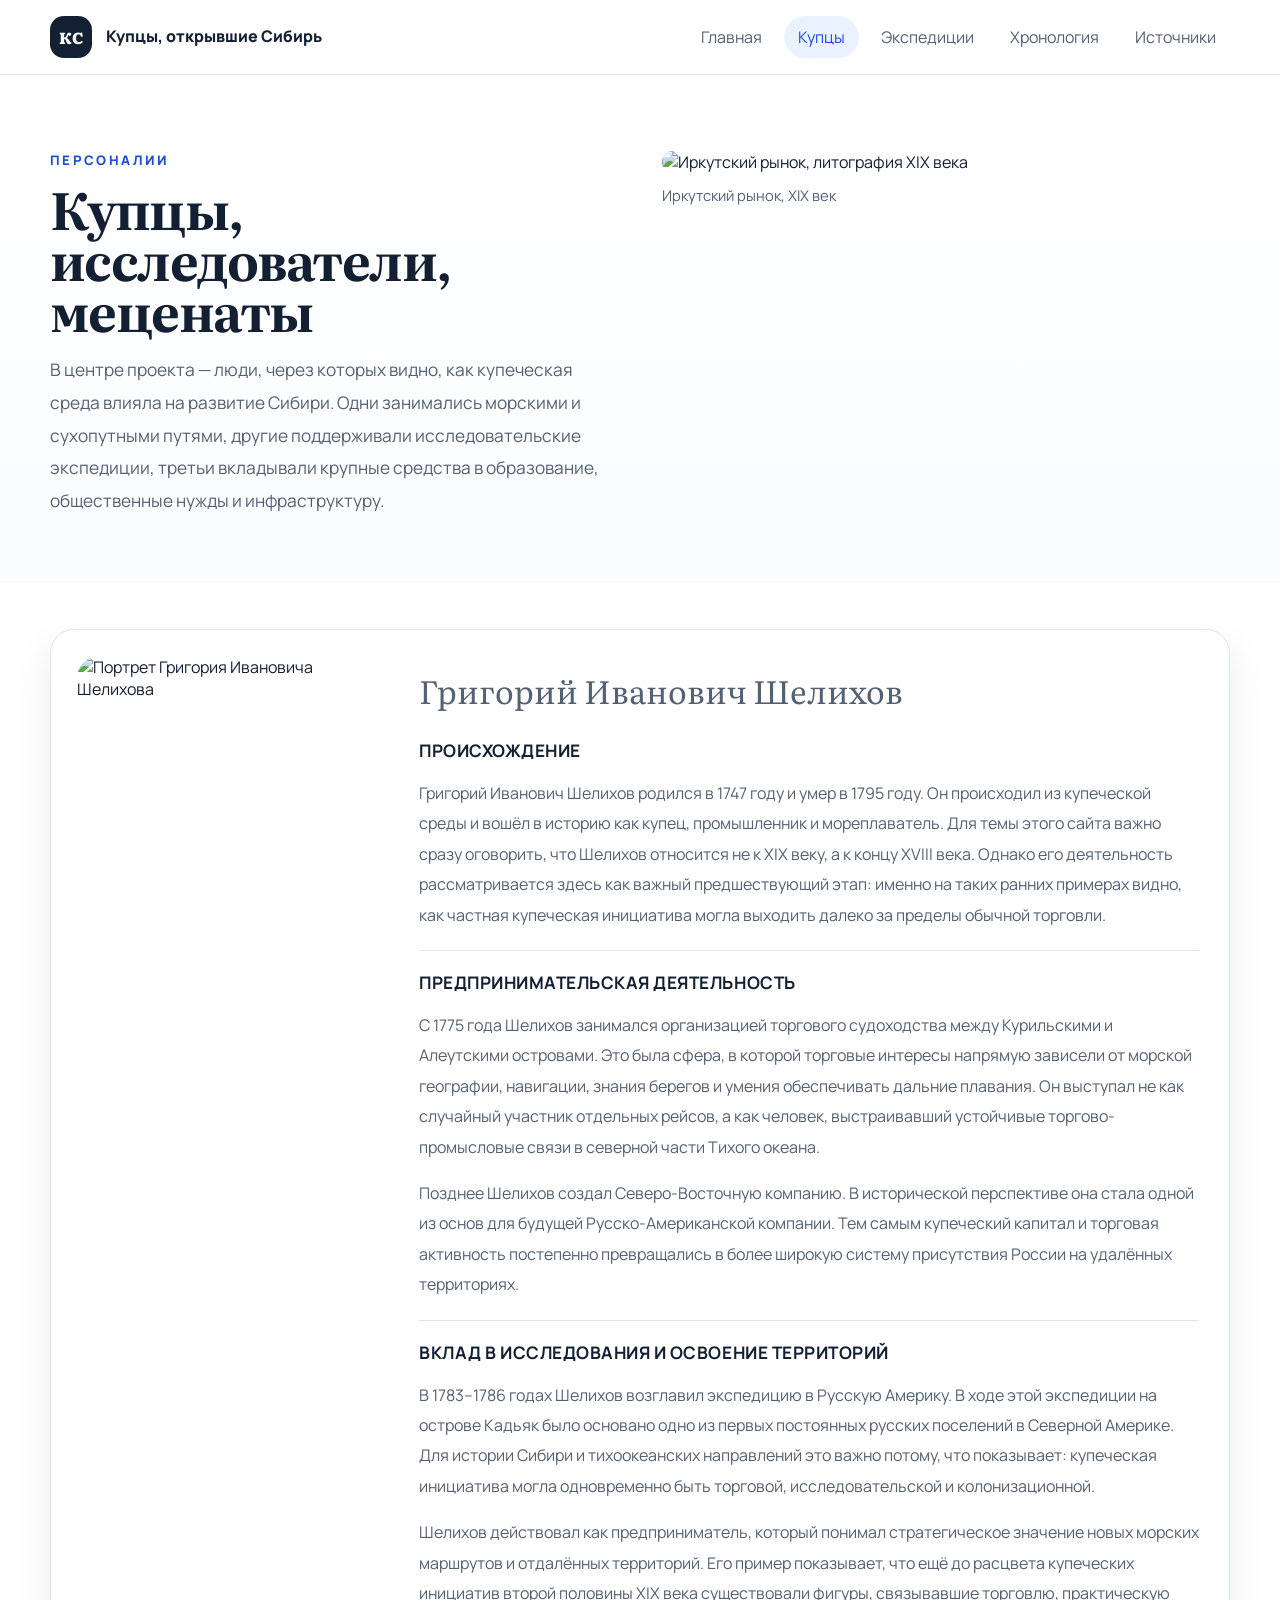
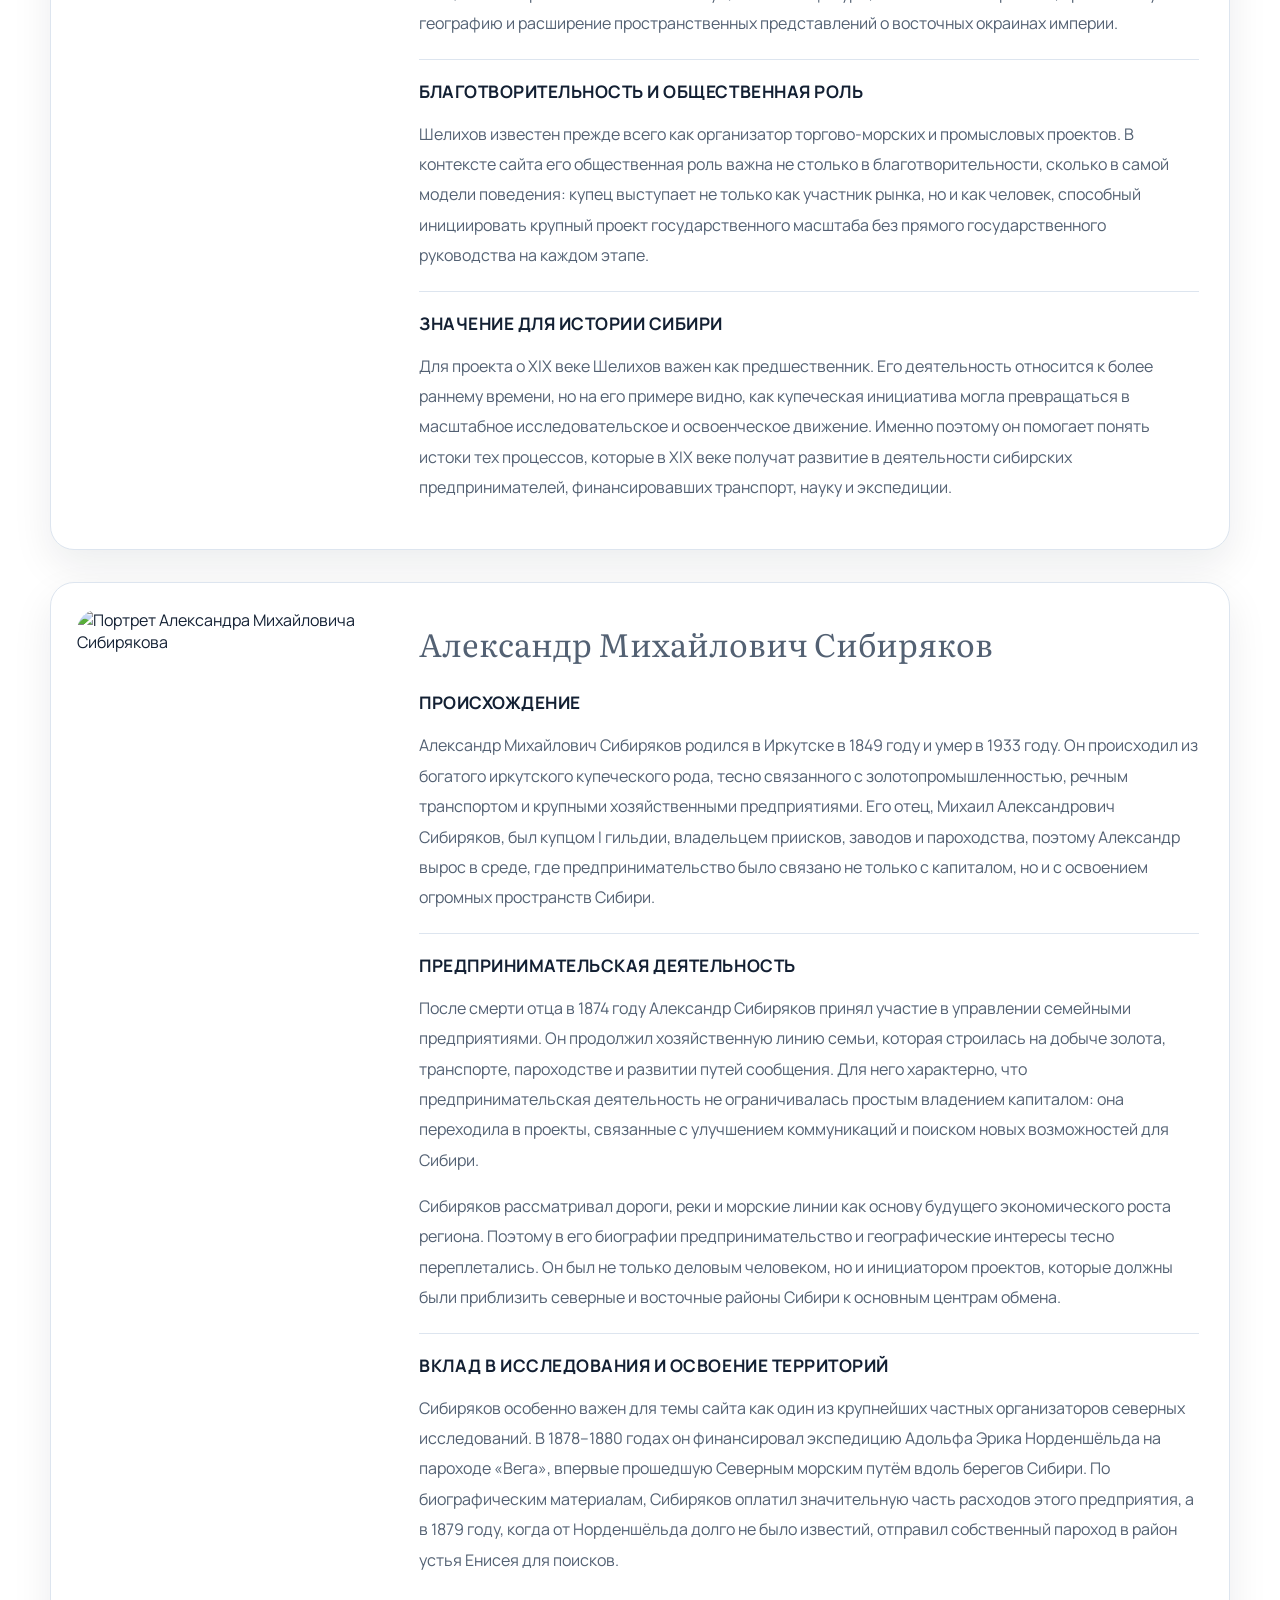
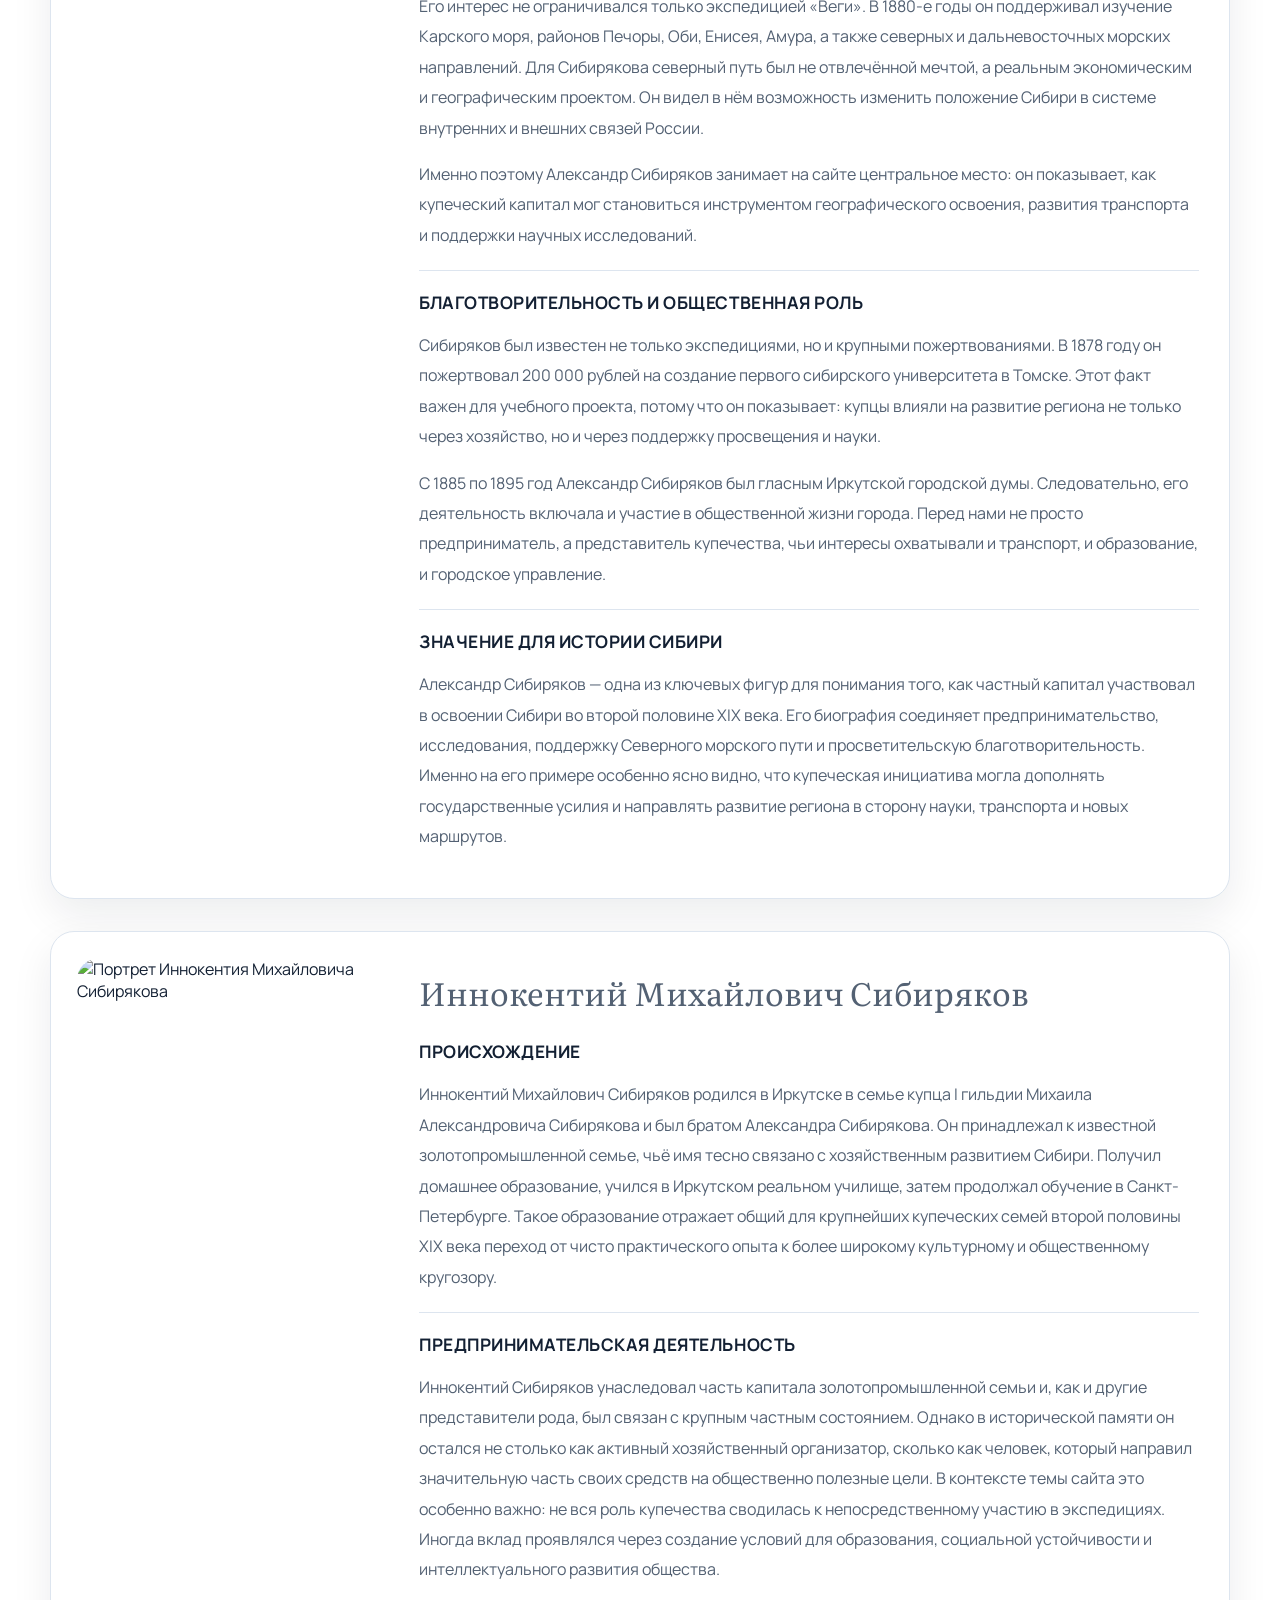
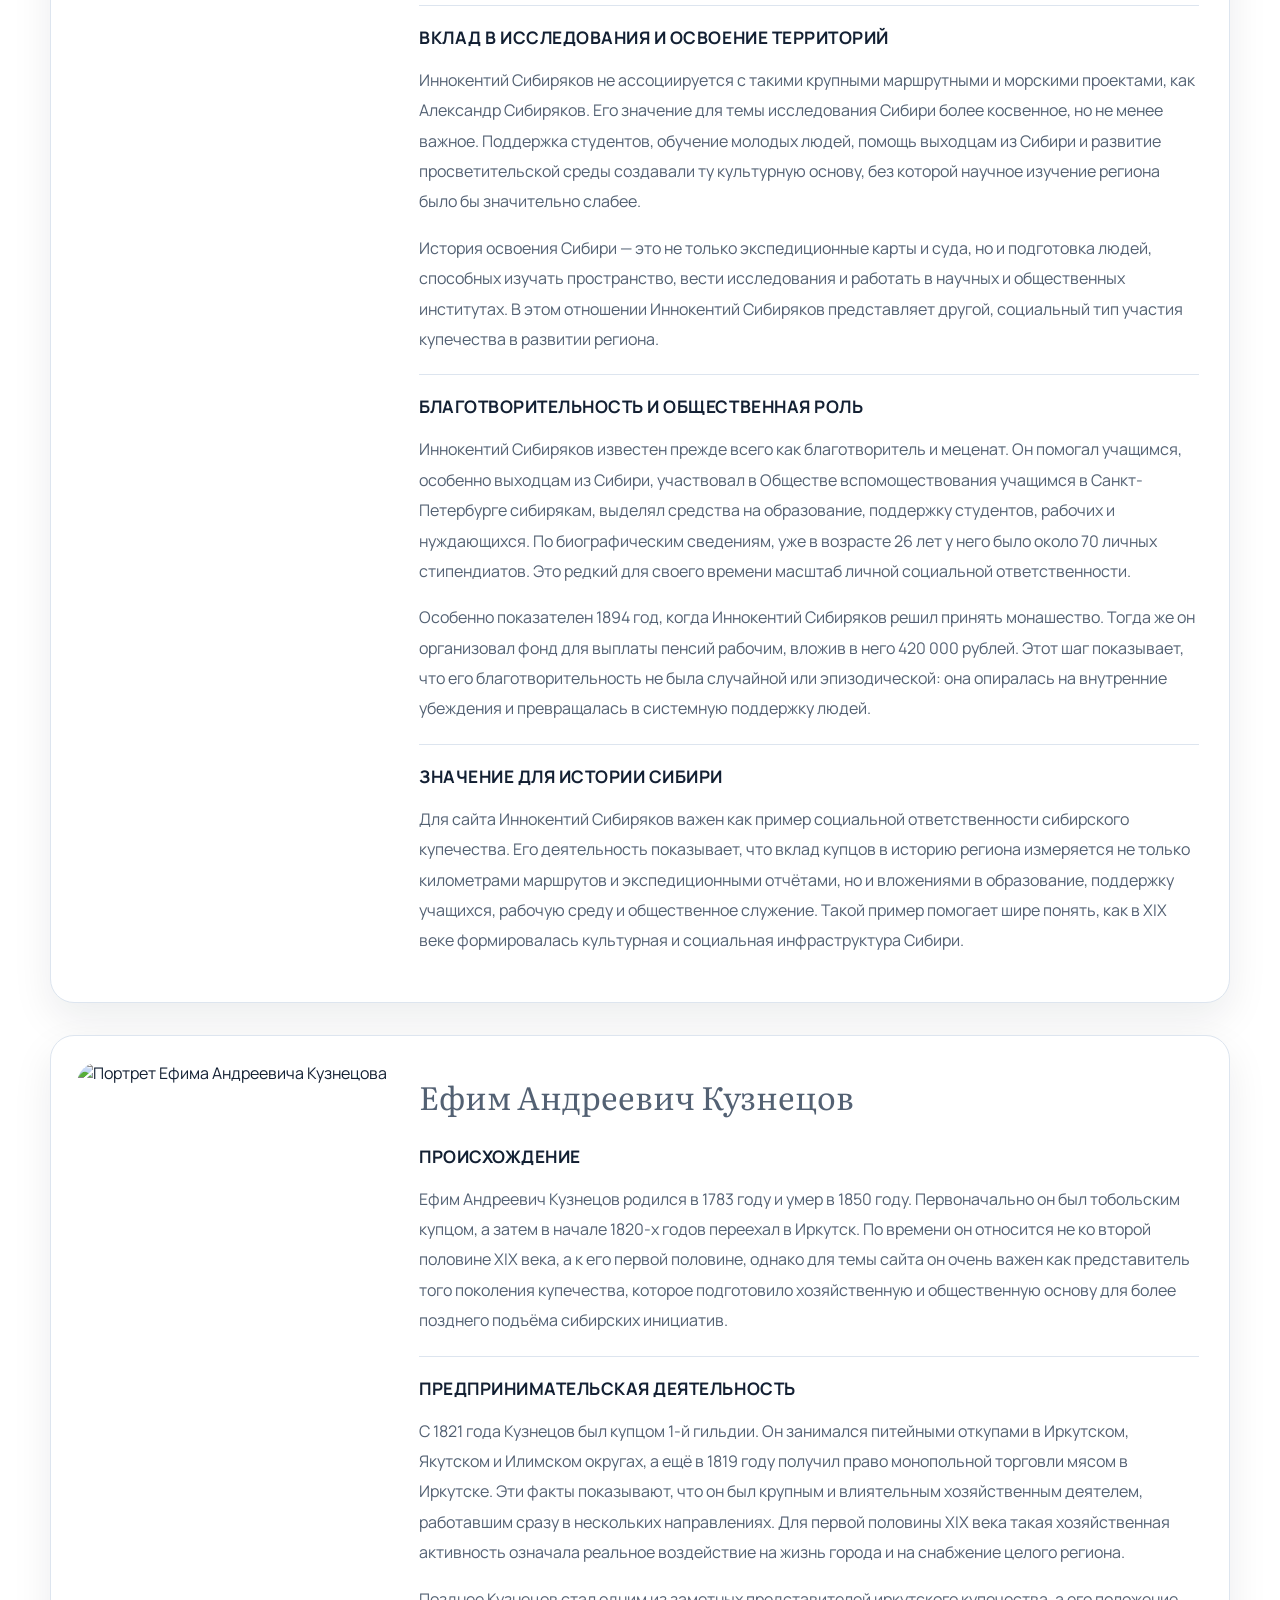
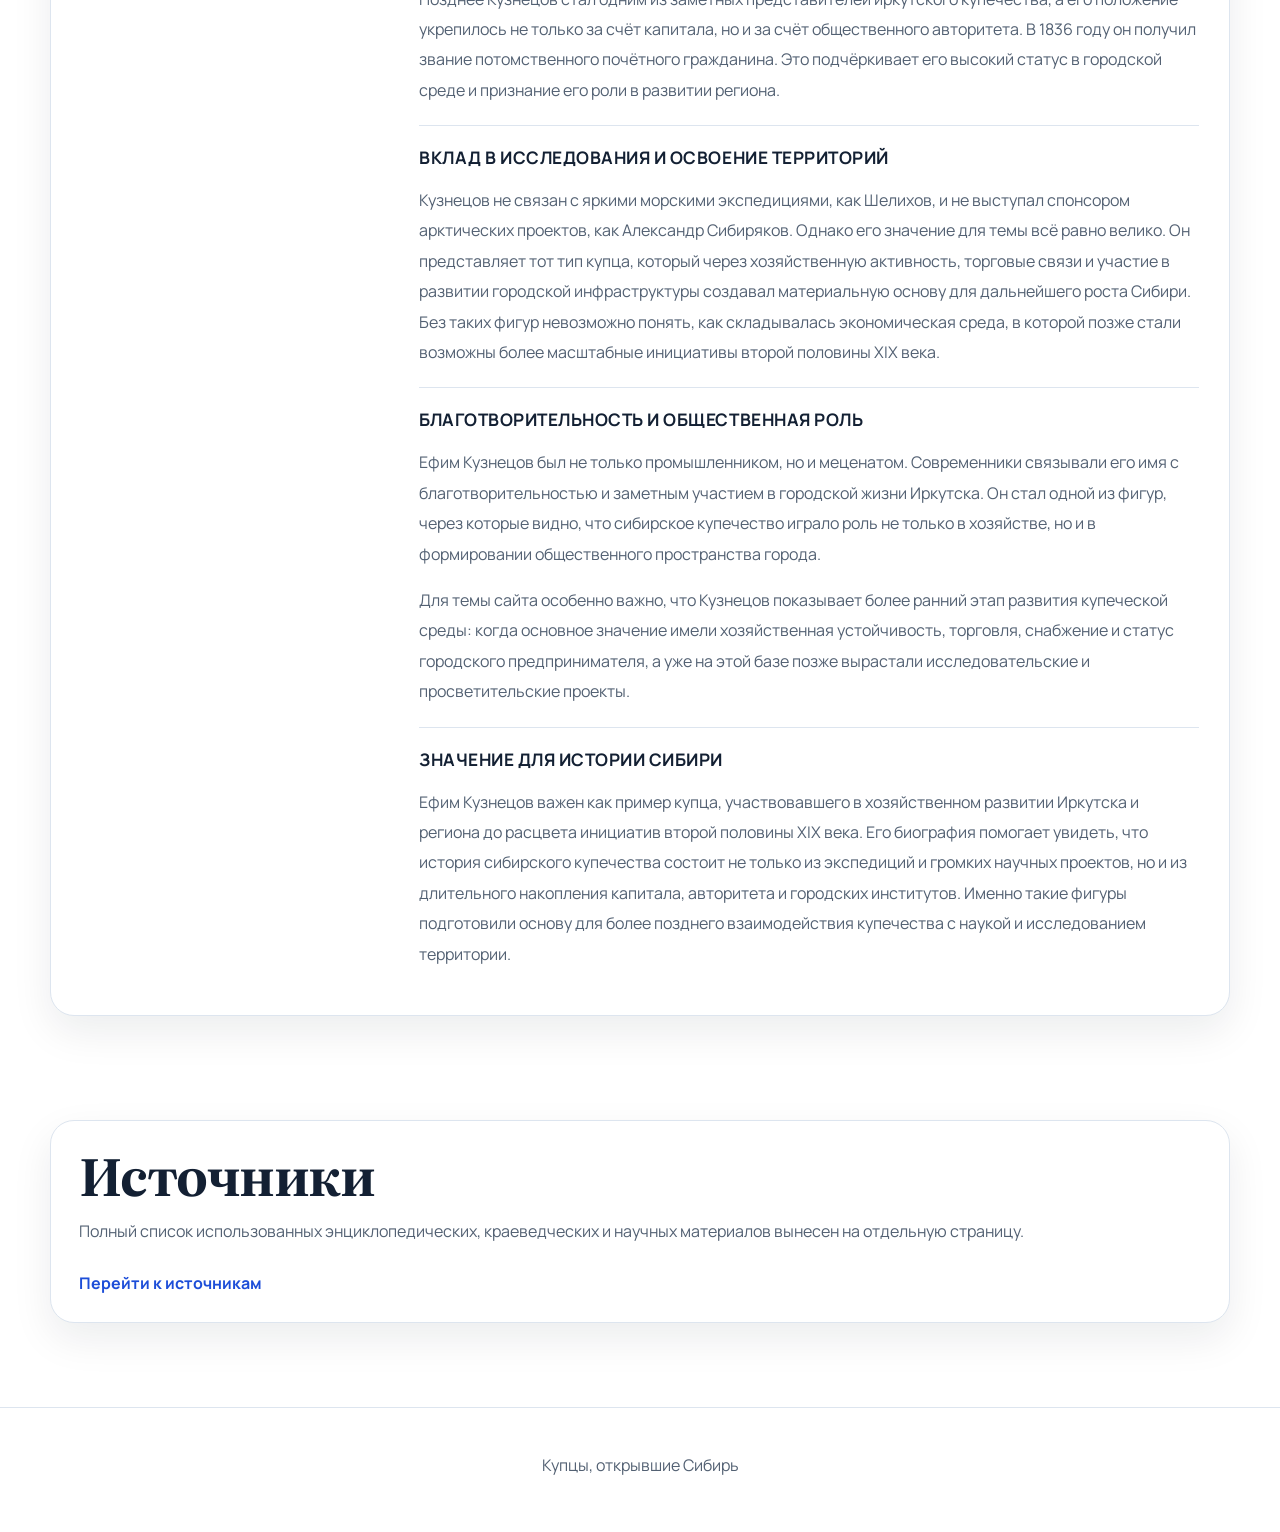
==== merchants.html @ bd373b46 "Initial site version" ====
<!DOCTYPE html>
<html lang="ru">
<head>
  <meta charset="UTF-8">
  <meta name="viewport" content="width=device-width, initial-scale=1.0">
  <meta name="description" content="Подробные биографии купцов, связанных с исследованием, транспортным развитием и общественной жизнью Сибири.">
  <title>Купцы</title>
  <link rel="preconnect" href="https://fonts.googleapis.com">
  <link rel="preconnect" href="https://fonts.gstatic.com" crossorigin>
  <link href="https://fonts.googleapis.com/css2?family=Literata:opsz,wght@7..72,500;7..72,700&family=Manrope:wght@400;500;600;700;800&display=swap" rel="stylesheet">
  <link rel="stylesheet" href="assets/css/style.css">
  <script defer src="assets/js/main.js"></script>
</head>
<body data-page="merchants">
  <header class="site-header">
    <div class="container header-inner">
      <a class="brand" href="index.html">
        <span class="brand-mark">КС</span>
        <span class="brand-text">Купцы, открывшие Сибирь</span>
      </a>
      <button class="menu-toggle" type="button" aria-label="Открыть меню"><span></span><span></span></button>
      <nav class="site-nav">
        <a href="index.html">Главная</a>
        <a href="merchants.html">Купцы</a>
        <a href="routes.html">Экспедиции</a>
        <a href="timeline.html">Хронология</a>
        <a href="sources.html">Источники</a>
      </nav>
    </div>
  </header>

  <main>
    <section class="page-hero page-hero-clean">
      <div class="container page-hero-grid">
        <div>
          <p class="eyebrow">Персоналии</p>
          <h1>Купцы, исследователи, меценаты</h1>
          <p class="lead">В центре проекта — люди, через которых видно, как купеческая среда влияла на развитие Сибири. Одни занимались морскими и сухопутными путями, другие поддерживали исследовательские экспедиции, третьи вкладывали крупные средства в образование, общественные нужды и инфраструктуру.</p>
        </div>
        <figure class="media-block">
          <img src="https://commons.wikimedia.org/wiki/Special:FilePath/Irkutsk_market%2C_19th_century.jpg" alt="Иркутский рынок, литография XIX века">
          <figcaption>Иркутский рынок, XIX век</figcaption>
        </figure>
      </div>
    </section>

    <section class="section">
      <div class="container merchant-grid merchant-grid-long">
        <article class="merchant-card merchant-card-long reveal">
          <figure class="merchant-photo">
            <img src="https://commons.wikimedia.org/wiki/Special:FilePath/Shelikhov%20Grigory%20Ivanovich.jpg" alt="Портрет Григория Ивановича Шелихова">
          </figure>
          <div class="merchant-body">
            <p class="person-name">Григорий Иванович Шелихов</p>
            <div class="merchant-section-block">
              <h3>Происхождение</h3>
              <p>Григорий Иванович Шелихов родился в 1747 году и умер в 1795 году. Он происходил из купеческой среды и вошёл в историю как купец, промышленник и мореплаватель. Для темы этого сайта важно сразу оговорить, что Шелихов относится не к XIX веку, а к концу XVIII века. Однако его деятельность рассматривается здесь как важный предшествующий этап: именно на таких ранних примерах видно, как частная купеческая инициатива могла выходить далеко за пределы обычной торговли.</p>
            </div>
            <div class="merchant-section-block">
              <h3>Предпринимательская деятельность</h3>
              <p>С 1775 года Шелихов занимался организацией торгового судоходства между Курильскими и Алеутскими островами. Это была сфера, в которой торговые интересы напрямую зависели от морской географии, навигации, знания берегов и умения обеспечивать дальние плавания. Он выступал не как случайный участник отдельных рейсов, а как человек, выстраивавший устойчивые торгово-промысловые связи в северной части Тихого океана.</p>
              <p>Позднее Шелихов создал Северо-Восточную компанию. В исторической перспективе она стала одной из основ для будущей Русско-Американской компании. Тем самым купеческий капитал и торговая активность постепенно превращались в более широкую систему присутствия России на удалённых территориях.</p>
            </div>
            <div class="merchant-section-block">
              <h3>Вклад в исследования и освоение территорий</h3>
              <p>В 1783–1786 годах Шелихов возглавил экспедицию в Русскую Америку. В ходе этой экспедиции на острове Кадьяк было основано одно из первых постоянных русских поселений в Северной Америке. Для истории Сибири и тихоокеанских направлений это важно потому, что показывает: купеческая инициатива могла одновременно быть торговой, исследовательской и колонизационной.</p>
              <p>Шелихов действовал как предприниматель, который понимал стратегическое значение новых морских маршрутов и отдалённых территорий. Его пример показывает, что ещё до расцвета купеческих инициатив второй половины XIX века существовали фигуры, связывавшие торговлю, практическую географию и расширение пространственных представлений о восточных окраинах империи.</p>
            </div>
            <div class="merchant-section-block">
              <h3>Благотворительность и общественная роль</h3>
              <p>Шелихов известен прежде всего как организатор торгово-морских и промысловых проектов. В контексте сайта его общественная роль важна не столько в благотворительности, сколько в самой модели поведения: купец выступает не только как участник рынка, но и как человек, способный инициировать крупный проект государственного масштаба без прямого государственного руководства на каждом этапе.</p>
            </div>
            <div class="merchant-section-block">
              <h3>Значение для истории Сибири</h3>
              <p>Для проекта о XIX веке Шелихов важен как предшественник. Его деятельность относится к более раннему времени, но на его примере видно, как купеческая инициатива могла превращаться в масштабное исследовательское и освоенческое движение. Именно поэтому он помогает понять истоки тех процессов, которые в XIX веке получат развитие в деятельности сибирских предпринимателей, финансировавших транспорт, науку и экспедиции.</p>
            </div>
          </div>
        </article>

        <article class="merchant-card merchant-card-long reveal">
          <figure class="merchant-photo">
            <img src="https://commons.wikimedia.org/wiki/Special:FilePath/Alexander%20Sibiryakov.jpg" alt="Портрет Александра Михайловича Сибирякова">
          </figure>
          <div class="merchant-body">
            <p class="person-name">Александр Михайлович Сибиряков</p>
            <div class="merchant-section-block">
              <h3>Происхождение</h3>
              <p>Александр Михайлович Сибиряков родился в Иркутске в 1849 году и умер в 1933 году. Он происходил из богатого иркутского купеческого рода, тесно связанного с золотопромышленностью, речным транспортом и крупными хозяйственными предприятиями. Его отец, Михаил Александрович Сибиряков, был купцом I гильдии, владельцем приисков, заводов и пароходства, поэтому Александр вырос в среде, где предпринимательство было связано не только с капиталом, но и с освоением огромных пространств Сибири.</p>
            </div>
            <div class="merchant-section-block">
              <h3>Предпринимательская деятельность</h3>
              <p>После смерти отца в 1874 году Александр Сибиряков принял участие в управлении семейными предприятиями. Он продолжил хозяйственную линию семьи, которая строилась на добыче золота, транспорте, пароходстве и развитии путей сообщения. Для него характерно, что предпринимательская деятельность не ограничивалась простым владением капиталом: она переходила в проекты, связанные с улучшением коммуникаций и поиском новых возможностей для Сибири.</p>
              <p>Сибиряков рассматривал дороги, реки и морские линии как основу будущего экономического роста региона. Поэтому в его биографии предпринимательство и географические интересы тесно переплетались. Он был не только деловым человеком, но и инициатором проектов, которые должны были приблизить северные и восточные районы Сибири к основным центрам обмена.</p>
            </div>
            <div class="merchant-section-block">
              <h3>Вклад в исследования и освоение территорий</h3>
              <p>Сибиряков особенно важен для темы сайта как один из крупнейших частных организаторов северных исследований. В 1878–1880 годах он финансировал экспедицию Адольфа Эрика Норденшёльда на пароходе «Вега», впервые прошедшую Северным морским путём вдоль берегов Сибири. По биографическим материалам, Сибиряков оплатил значительную часть расходов этого предприятия, а в 1879 году, когда от Норденшёльда долго не было известий, отправил собственный пароход в район устья Енисея для поисков.</p>
              <p>Его интерес не ограничивался только экспедицией «Веги». В 1880-е годы он поддерживал изучение Карского моря, районов Печоры, Оби, Енисея, Амура, а также северных и дальневосточных морских направлений. Для Сибирякова северный путь был не отвлечённой мечтой, а реальным экономическим и географическим проектом. Он видел в нём возможность изменить положение Сибири в системе внутренних и внешних связей России.</p>
              <p>Именно поэтому Александр Сибиряков занимает на сайте центральное место: он показывает, как купеческий капитал мог становиться инструментом географического освоения, развития транспорта и поддержки научных исследований.</p>
            </div>
            <div class="merchant-section-block">
              <h3>Благотворительность и общественная роль</h3>
              <p>Сибиряков был известен не только экспедициями, но и крупными пожертвованиями. В 1878 году он пожертвовал 200 000 рублей на создание первого сибирского университета в Томске. Этот факт важен для учебного проекта, потому что он показывает: купцы влияли на развитие региона не только через хозяйство, но и через поддержку просвещения и науки.</p>
              <p>С 1885 по 1895 год Александр Сибиряков был гласным Иркутской городской думы. Следовательно, его деятельность включала и участие в общественной жизни города. Перед нами не просто предприниматель, а представитель купечества, чьи интересы охватывали и транспорт, и образование, и городское управление.</p>
            </div>
            <div class="merchant-section-block">
              <h3>Значение для истории Сибири</h3>
              <p>Александр Сибиряков — одна из ключевых фигур для понимания того, как частный капитал участвовал в освоении Сибири во второй половине XIX века. Его биография соединяет предпринимательство, исследования, поддержку Северного морского пути и просветительскую благотворительность. Именно на его примере особенно ясно видно, что купеческая инициатива могла дополнять государственные усилия и направлять развитие региона в сторону науки, транспорта и новых маршрутов.</p>
            </div>
          </div>
        </article>

        <article class="merchant-card merchant-card-long reveal">
          <figure class="merchant-photo">
            <img src="https://commons.wikimedia.org/wiki/Special:FilePath/Innokenty%20Sibiryakov.jpg" alt="Портрет Иннокентия Михайловича Сибирякова">
          </figure>
          <div class="merchant-body">
            <p class="person-name">Иннокентий Михайлович Сибиряков</p>
            <div class="merchant-section-block">
              <h3>Происхождение</h3>
              <p>Иннокентий Михайлович Сибиряков родился в Иркутске в семье купца I гильдии Михаила Александровича Сибирякова и был братом Александра Сибирякова. Он принадлежал к известной золотопромышленной семье, чьё имя тесно связано с хозяйственным развитием Сибири. Получил домашнее образование, учился в Иркутском реальном училище, затем продолжал обучение в Санкт-Петербурге. Такое образование отражает общий для крупнейших купеческих семей второй половины XIX века переход от чисто практического опыта к более широкому культурному и общественному кругозору.</p>
            </div>
            <div class="merchant-section-block">
              <h3>Предпринимательская деятельность</h3>
              <p>Иннокентий Сибиряков унаследовал часть капитала золотопромышленной семьи и, как и другие представители рода, был связан с крупным частным состоянием. Однако в исторической памяти он остался не столько как активный хозяйственный организатор, сколько как человек, который направил значительную часть своих средств на общественно полезные цели. В контексте темы сайта это особенно важно: не вся роль купечества сводилась к непосредственному участию в экспедициях. Иногда вклад проявлялся через создание условий для образования, социальной устойчивости и интеллектуального развития общества.</p>
            </div>
            <div class="merchant-section-block">
              <h3>Вклад в исследования и освоение территорий</h3>
              <p>Иннокентий Сибиряков не ассоциируется с такими крупными маршрутными и морскими проектами, как Александр Сибиряков. Его значение для темы исследования Сибири более косвенное, но не менее важное. Поддержка студентов, обучение молодых людей, помощь выходцам из Сибири и развитие просветительской среды создавали ту культурную основу, без которой научное изучение региона было бы значительно слабее.</p>
              <p>История освоения Сибири — это не только экспедиционные карты и суда, но и подготовка людей, способных изучать пространство, вести исследования и работать в научных и общественных институтах. В этом отношении Иннокентий Сибиряков представляет другой, социальный тип участия купечества в развитии региона.</p>
            </div>
            <div class="merchant-section-block">
              <h3>Благотворительность и общественная роль</h3>
              <p>Иннокентий Сибиряков известен прежде всего как благотворитель и меценат. Он помогал учащимся, особенно выходцам из Сибири, участвовал в Обществе вспомоществования учащимся в Санкт-Петербурге сибирякам, выделял средства на образование, поддержку студентов, рабочих и нуждающихся. По биографическим сведениям, уже в возрасте 26 лет у него было около 70 личных стипендиатов. Это редкий для своего времени масштаб личной социальной ответственности.</p>
              <p>Особенно показателен 1894 год, когда Иннокентий Сибиряков решил принять монашество. Тогда же он организовал фонд для выплаты пенсий рабочим, вложив в него 420 000 рублей. Этот шаг показывает, что его благотворительность не была случайной или эпизодической: она опиралась на внутренние убеждения и превращалась в системную поддержку людей.</p>
            </div>
            <div class="merchant-section-block">
              <h3>Значение для истории Сибири</h3>
              <p>Для сайта Иннокентий Сибиряков важен как пример социальной ответственности сибирского купечества. Его деятельность показывает, что вклад купцов в историю региона измеряется не только километрами маршрутов и экспедиционными отчётами, но и вложениями в образование, поддержку учащихся, рабочую среду и общественное служение. Такой пример помогает шире понять, как в XIX веке формировалась культурная и социальная инфраструктура Сибири.</p>
            </div>
          </div>
        </article>

        <article class="merchant-card merchant-card-long reveal">
          <figure class="merchant-photo">
            <img src="https://ru.wikipedia.org/wiki/Special:FilePath/%D0%9A%D1%83%D0%B7%D0%BD%D0%B5%D1%86%D0%BE%D0%B2%20%D0%95%D1%84%D0%B8%D0%BC%20%D0%90%D0%BD%D0%B4%D1%80%D0%B5%D0%B5%D0%B2%D0%B8%D1%87.jpg" alt="Портрет Ефима Андреевича Кузнецова">
          </figure>
          <div class="merchant-body">
            <p class="person-name">Ефим Андреевич Кузнецов</p>
            <div class="merchant-section-block">
              <h3>Происхождение</h3>
              <p>Ефим Андреевич Кузнецов родился в 1783 году и умер в 1850 году. Первоначально он был тобольским купцом, а затем в начале 1820-х годов переехал в Иркутск. По времени он относится не ко второй половине XIX века, а к его первой половине, однако для темы сайта он очень важен как представитель того поколения купечества, которое подготовило хозяйственную и общественную основу для более позднего подъёма сибирских инициатив.</p>
            </div>
            <div class="merchant-section-block">
              <h3>Предпринимательская деятельность</h3>
              <p>С 1821 года Кузнецов был купцом 1-й гильдии. Он занимался питейными откупами в Иркутском, Якутском и Илимском округах, а ещё в 1819 году получил право монопольной торговли мясом в Иркутске. Эти факты показывают, что он был крупным и влиятельным хозяйственным деятелем, работавшим сразу в нескольких направлениях. Для первой половины XIX века такая хозяйственная активность означала реальное воздействие на жизнь города и на снабжение целого региона.</p>
              <p>Позднее Кузнецов стал одним из заметных представителей иркутского купечества, а его положение укрепилось не только за счёт капитала, но и за счёт общественного авторитета. В 1836 году он получил звание потомственного почётного гражданина. Это подчёркивает его высокий статус в городской среде и признание его роли в развитии региона.</p>
            </div>
            <div class="merchant-section-block">
              <h3>Вклад в исследования и освоение территорий</h3>
              <p>Кузнецов не связан с яркими морскими экспедициями, как Шелихов, и не выступал спонсором арктических проектов, как Александр Сибиряков. Однако его значение для темы всё равно велико. Он представляет тот тип купца, который через хозяйственную активность, торговые связи и участие в развитии городской инфраструктуры создавал материальную основу для дальнейшего роста Сибири. Без таких фигур невозможно понять, как складывалась экономическая среда, в которой позже стали возможны более масштабные инициативы второй половины XIX века.</p>
            </div>
            <div class="merchant-section-block">
              <h3>Благотворительность и общественная роль</h3>
              <p>Ефим Кузнецов был не только промышленником, но и меценатом. Современники связывали его имя с благотворительностью и заметным участием в городской жизни Иркутска. Он стал одной из фигур, через которые видно, что сибирское купечество играло роль не только в хозяйстве, но и в формировании общественного пространства города.</p>
              <p>Для темы сайта особенно важно, что Кузнецов показывает более ранний этап развития купеческой среды: когда основное значение имели хозяйственная устойчивость, торговля, снабжение и статус городского предпринимателя, а уже на этой базе позже вырастали исследовательские и просветительские проекты.</p>
            </div>
            <div class="merchant-section-block">
              <h3>Значение для истории Сибири</h3>
              <p>Ефим Кузнецов важен как пример купца, участвовавшего в хозяйственном развитии Иркутска и региона до расцвета инициатив второй половины XIX века. Его биография помогает увидеть, что история сибирского купечества состоит не только из экспедиций и громких научных проектов, но и из длительного накопления капитала, авторитета и городских институтов. Именно такие фигуры подготовили основу для более позднего взаимодействия купечества с наукой и исследованием территории.</p>
            </div>
          </div>
        </article>
      </div>
    </section>

    <section class="section section-sources">
      <div class="container source-inline">
        <h2>Источники</h2>
        <p>Полный список использованных энциклопедических, краеведческих и научных материалов вынесен на отдельную страницу.</p>
        <a class="text-link" href="sources.html">Перейти к источникам</a>
      </div>
    </section>
  </main>

  <footer class="site-footer">
    <div class="container footer-inner">
      <p>Купцы, открывшие Сибирь</p>
    </div>
  </footer>
</body>
</html>
---- assets/css/style.css ----
:root {
  --bg: #ffffff;
  --surface: #f8fafc;
  --surface-2: #f1f5f9;
  --line: #dde5ef;
  --text: #132033;
  --muted: #536173;
  --accent: #1d4ed8;
  --accent-soft: #eaf2ff;
  --shadow: 0 16px 40px rgba(15, 23, 42, 0.08);
  --radius-lg: 24px;
  --radius-md: 18px;
  --container: min(1180px, calc(100% - 32px));
}
* { box-sizing: border-box; }
html { scroll-behavior: smooth; }
body {
  margin: 0;
  font-family: "Manrope", sans-serif;
  color: var(--text);
  background: var(--bg);
}
a { color: inherit; text-decoration: none; }
img { max-width: 100%; display: block; }
.container { width: var(--container); margin: 0 auto; }
.site-header {
  position: sticky;
  top: 0;
  z-index: 40;
  background: rgba(255,255,255,.94);
  backdrop-filter: blur(12px);
  border-bottom: 1px solid var(--line);
}
.header-inner {
  display: flex;
  align-items: center;
  justify-content: space-between;
  gap: 20px;
  padding: 16px 0;
}
.brand {
  display: inline-flex;
  align-items: center;
  gap: 14px;
  font-weight: 800;
}
.brand-mark {
  width: 42px;
  height: 42px;
  display: grid;
  place-items: center;
  border-radius: 14px;
  background: var(--text);
  color: #fff;
  font-family: "Literata", serif;
}
.brand-text { max-width: 250px; line-height: 1.08; }
.site-nav { display: flex; align-items: center; gap: 8px; }
.site-nav a {
  padding: 10px 14px;
  border-radius: 999px;
  color: var(--muted);
  transition: .25s ease;
}
.site-nav a:hover,
.site-nav a.is-current {
  background: var(--accent-soft);
  color: var(--accent);
}
.menu-toggle {
  display: none;
  width: 48px;
  height: 48px;
  border: 1px solid var(--line);
  border-radius: 14px;
  background: #fff;
  padding: 0;
}
.menu-toggle span {
  display: block;
  width: 18px;
  height: 2px;
  margin: 6px auto;
  background: var(--text);
}
.hero,
.page-hero { padding: 76px 0 48px; }
.hero-large { padding-top: 92px; }
.hero-grid,
.page-hero-grid,
.image-grid-two,
.map-gallery-three {
  display: grid;
  grid-template-columns: repeat(2, minmax(0, 1fr));
  gap: 44px;
  align-items: start;
}
.map-gallery-three {
  grid-template-columns: repeat(3, minmax(0, 1fr));
  gap: 24px;
}
.hero-grid-wide { align-items: center; }
.hero-copy h1,
.page-hero h1,
.section-heading h2,
.source-inline h2 {
  margin: 0;
  font-family: "Literata", serif;
  line-height: 1;
  letter-spacing: -.03em;
}
.hero-copy h1 { font-size: clamp(3rem, 5vw, 5.2rem); }
.page-hero h1,
.section-heading h2,
.source-inline h2 { font-size: clamp(2.1rem, 4vw, 3.2rem); }
.eyebrow {
  margin: 0 0 14px;
  font-size: .82rem;
  font-weight: 800;
  letter-spacing: .18em;
  text-transform: uppercase;
  color: var(--accent);
}
.lead {
  color: var(--muted);
  font-size: 1.08rem;
  line-height: 1.9;
}
.hero-actions { display: flex; flex-wrap: wrap; gap: 12px; margin-top: 28px; }
.button {
  display: inline-flex;
  align-items: center;
  justify-content: center;
  padding: 14px 22px;
  border-radius: 999px;
  font-weight: 700;
  transition: transform .25s ease;
}
.button:hover { transform: translateY(-2px); }
.button-primary { background: var(--text); color: #fff; }
.button-secondary { background: #fff; border: 1px solid var(--line); color: var(--text); }
.section { padding: 46px 0 84px; }
.section-soft {
  background: linear-gradient(180deg, #fbfcff 0%, #f6f8fb 100%);
  border-top: 1px solid var(--line);
  border-bottom: 1px solid var(--line);
}
.section-sources { padding-top: 20px; }
.section-heading { max-width: 760px; margin-bottom: 28px; }
.section-heading-wide { max-width: 980px; }
.tabs,
.route-card,
.fact-note,
.timeline-card,
.info-article,
.merchant-card,
.source-inline {
  background: #fff;
  border: 1px solid var(--line);
  border-radius: var(--radius-lg);
  box-shadow: var(--shadow);
}
.tabs,
.route-card,
.fact-note,
.timeline-card,
.info-article,
.source-inline { padding: 28px; }
.tabs-large { padding: 32px; }
.tab-buttons {
  display: flex;
  flex-wrap: wrap;
  gap: 10px;
  margin-bottom: 20px;
}
.tab-buttons-wrap { gap: 12px; }
.tab-button {
  border: 1px solid var(--line);
  border-radius: 999px;
  padding: 12px 16px;
  background: #fff;
  color: var(--muted);
  font: inherit;
  font-weight: 700;
  cursor: pointer;
}
.tab-button.is-active {
  background: var(--text);
  border-color: var(--text);
  color: #fff;
}
.tab-panel { display: none; }
.tab-panel.is-active { display: block; }
.tabs-large .tab-panel h3 { font-size: 1.55rem; margin-bottom: 12px; }
.tabs-large .tab-panel p { font-size: 1.04rem; line-height: 1.95; color: var(--muted); }
.media-block { margin: 0; }
.media-block img {
  width: 100%;
  height: auto;
  border-radius: 22px;
  object-fit: cover;
}
.media-block figcaption {
  margin-top: 12px;
  font-size: .92rem;
  color: var(--muted);
  line-height: 1.45;
}
.article-stack,
.source-list-wrap,
.merchant-grid {
  display: grid;
  gap: 24px;
}
.info-article h2,
.route-card h2,
.timeline-card h2,
.source-inline h2,
.merchant-section-block h3 { margin-top: 0; }
.info-article p,
.route-card p,
.timeline-card p,
.source-inline p,
.merchant-body p,
.source-list li { color: var(--muted); line-height: 1.9; }
.text-link {
  display: inline-block;
  margin-top: 10px;
  color: var(--accent);
  font-weight: 700;
}
.merchant-grid-long { gap: 32px; }
.merchant-card {
  display: grid;
  grid-template-columns: 340px minmax(0, 1fr);
  gap: 28px;
  padding: 0;
  overflow: hidden;
  transition: transform .28s ease, border-color .28s ease;
}
.merchant-card:hover,
.timeline-card:hover,
.route-card:hover,
.info-article:hover { border-color: #c6d2e1; }
.merchant-photo { margin: 0; padding: 26px 0 26px 26px; }
.merchant-photo img {
  width: 100%;
  height: 100%;
  min-height: 460px;
  object-fit: cover;
  border-radius: 22px;
}
.merchant-body { padding: 30px 30px 30px 0; }
.person-name {
  margin: 0 0 18px;
  font-family: "Literata", serif;
  font-size: 2rem;
}
.merchant-section-block + .merchant-section-block {
  margin-top: 20px;
  padding-top: 20px;
  border-top: 1px solid var(--line);
}
.merchant-section-block h3 {
  margin-bottom: 10px;
  font-size: 1.08rem;
  letter-spacing: .03em;
  text-transform: uppercase;
  color: var(--text);
}
.route-tag {
  display: inline-block;
  margin-bottom: 12px;
  padding: 8px 12px;
  border-radius: 999px;
  background: var(--accent-soft);
  color: var(--accent);
  font-size: .88rem;
  font-weight: 700;
}
.timeline-list {
  display: grid;
  grid-template-columns: 1fr;
  gap: 18px;
  max-width: 900px;
}
.timeline-card span {
  display: inline-block;
  margin-bottom: 14px;
  padding: 8px 12px;
  border-radius: 999px;
  background: var(--surface-2);
  color: var(--text);
  font-weight: 800;
}
.source-list {
  margin: 0;
  padding-left: 20px;
}
.source-list li + li { margin-top: 12px; }
.source-list a {
  color: var(--accent);
  text-decoration: underline;
  text-underline-offset: 3px;
}
.page-hero-clean { background: linear-gradient(180deg, #ffffff 0%, #fbfcff 100%); }
.site-footer {
  padding: 30px 0 40px;
  border-top: 1px solid var(--line);
}
.footer-inner { display: flex; justify-content: center; color: var(--muted); }
.reveal {
  opacity: 0;
  transform: translateY(24px);
  transition: opacity .55s ease, transform .55s ease;
}
.reveal.is-visible {
  opacity: 1;
  transform: translateY(0);
}
@media (max-width: 1040px) {
  .hero-grid,
  .page-hero-grid,
  .map-gallery-three,
  .merchant-card {
    grid-template-columns: 1fr;
  }
  .site-nav {
    position: absolute;
    top: calc(100% + 8px);
    left: 16px;
    right: 16px;
    display: none;
    padding: 12px;
    background: #fff;
    border: 1px solid var(--line);
    border-radius: 22px;
    box-shadow: var(--shadow);
  }
  .site-nav.is-open { display: grid; }
  .site-nav a { padding: 14px 16px; }
  .menu-toggle { display: inline-block; }
  .header-inner { position: relative; }
  .merchant-photo { padding: 24px 24px 0 24px; }
  .merchant-body { padding: 0 24px 24px 24px; }
}
@media (max-width: 640px) {
  .hero,
  .page-hero { padding-top: 48px; }
  .hero-large { padding-top: 64px; }
  .brand-text { max-width: 180px; font-size: .95rem; }
  .tabs,
  .route-card,
  .fact-note,
  .timeline-card,
  .info-article,
  .source-inline { padding: 22px; }
  .tabs-large { padding: 22px; }
  .merchant-photo img { min-height: 280px; }
  .person-name { font-size: 1.7rem; }
}
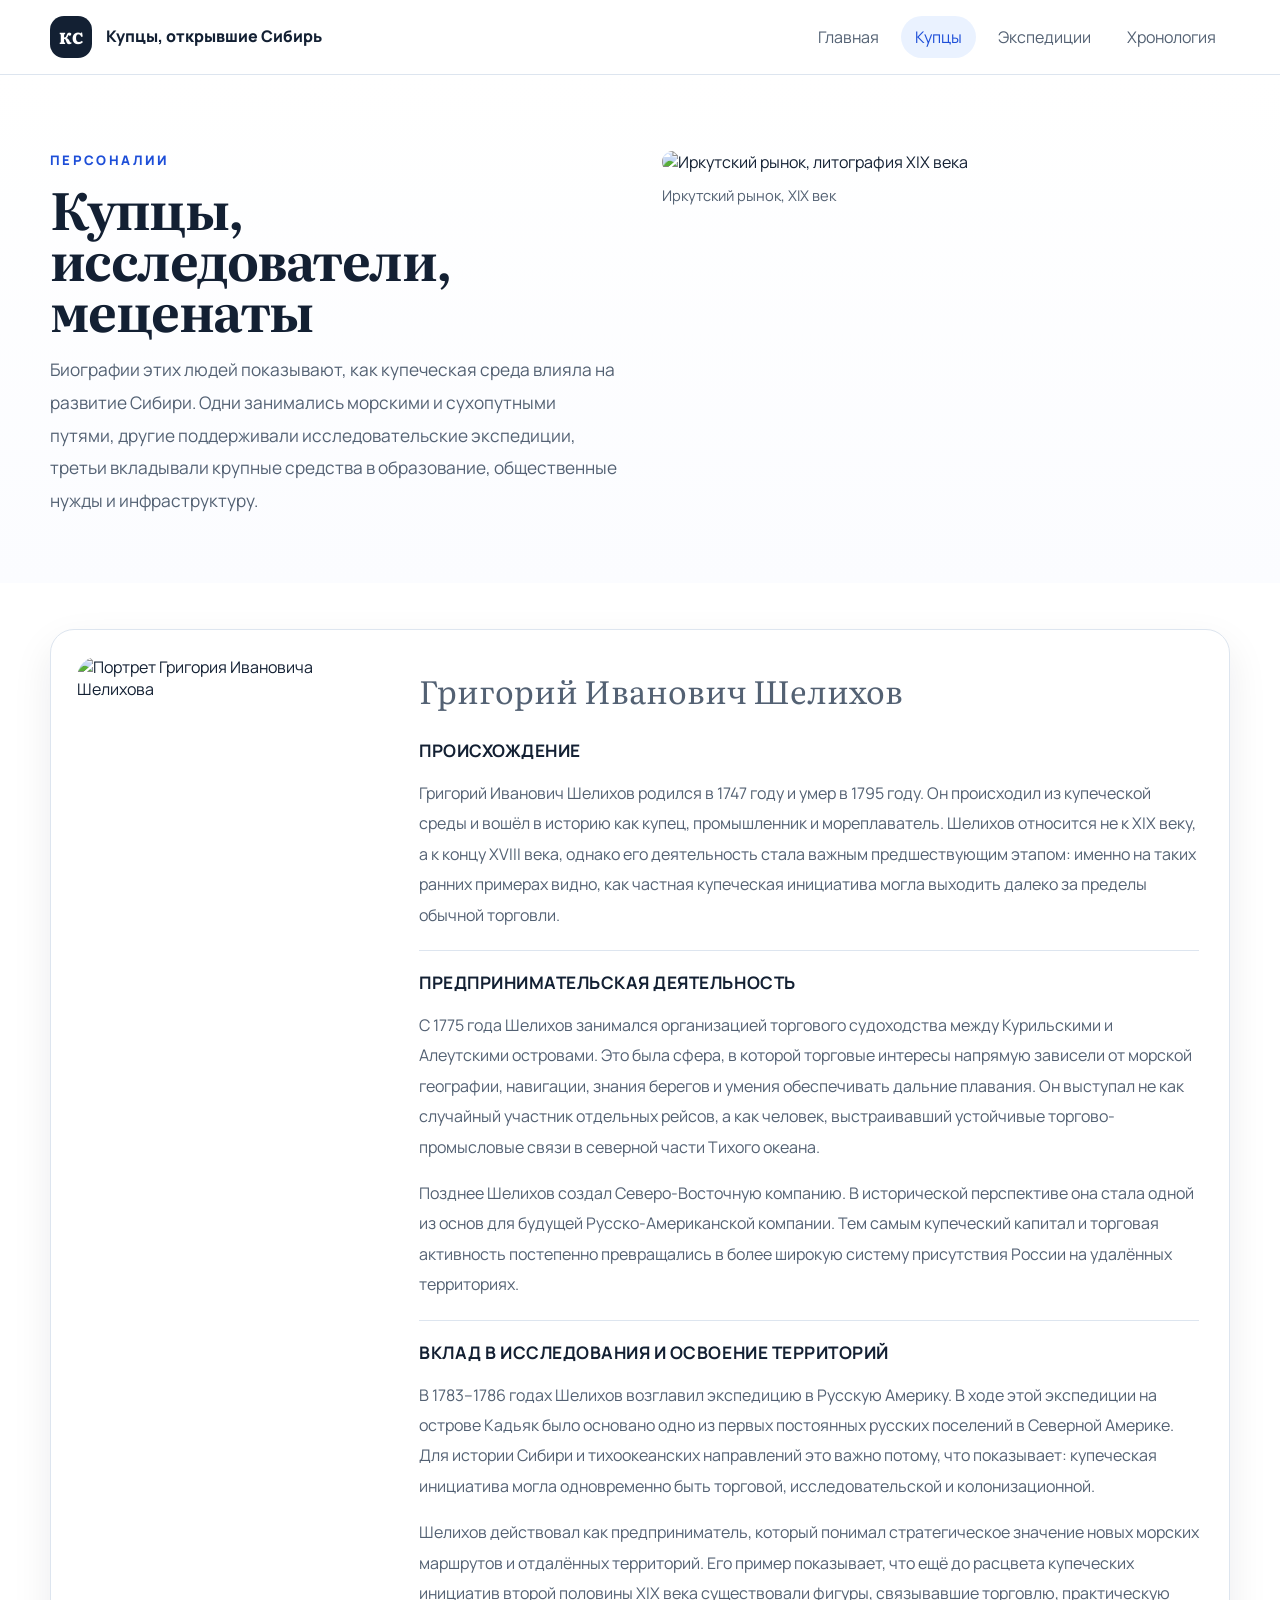
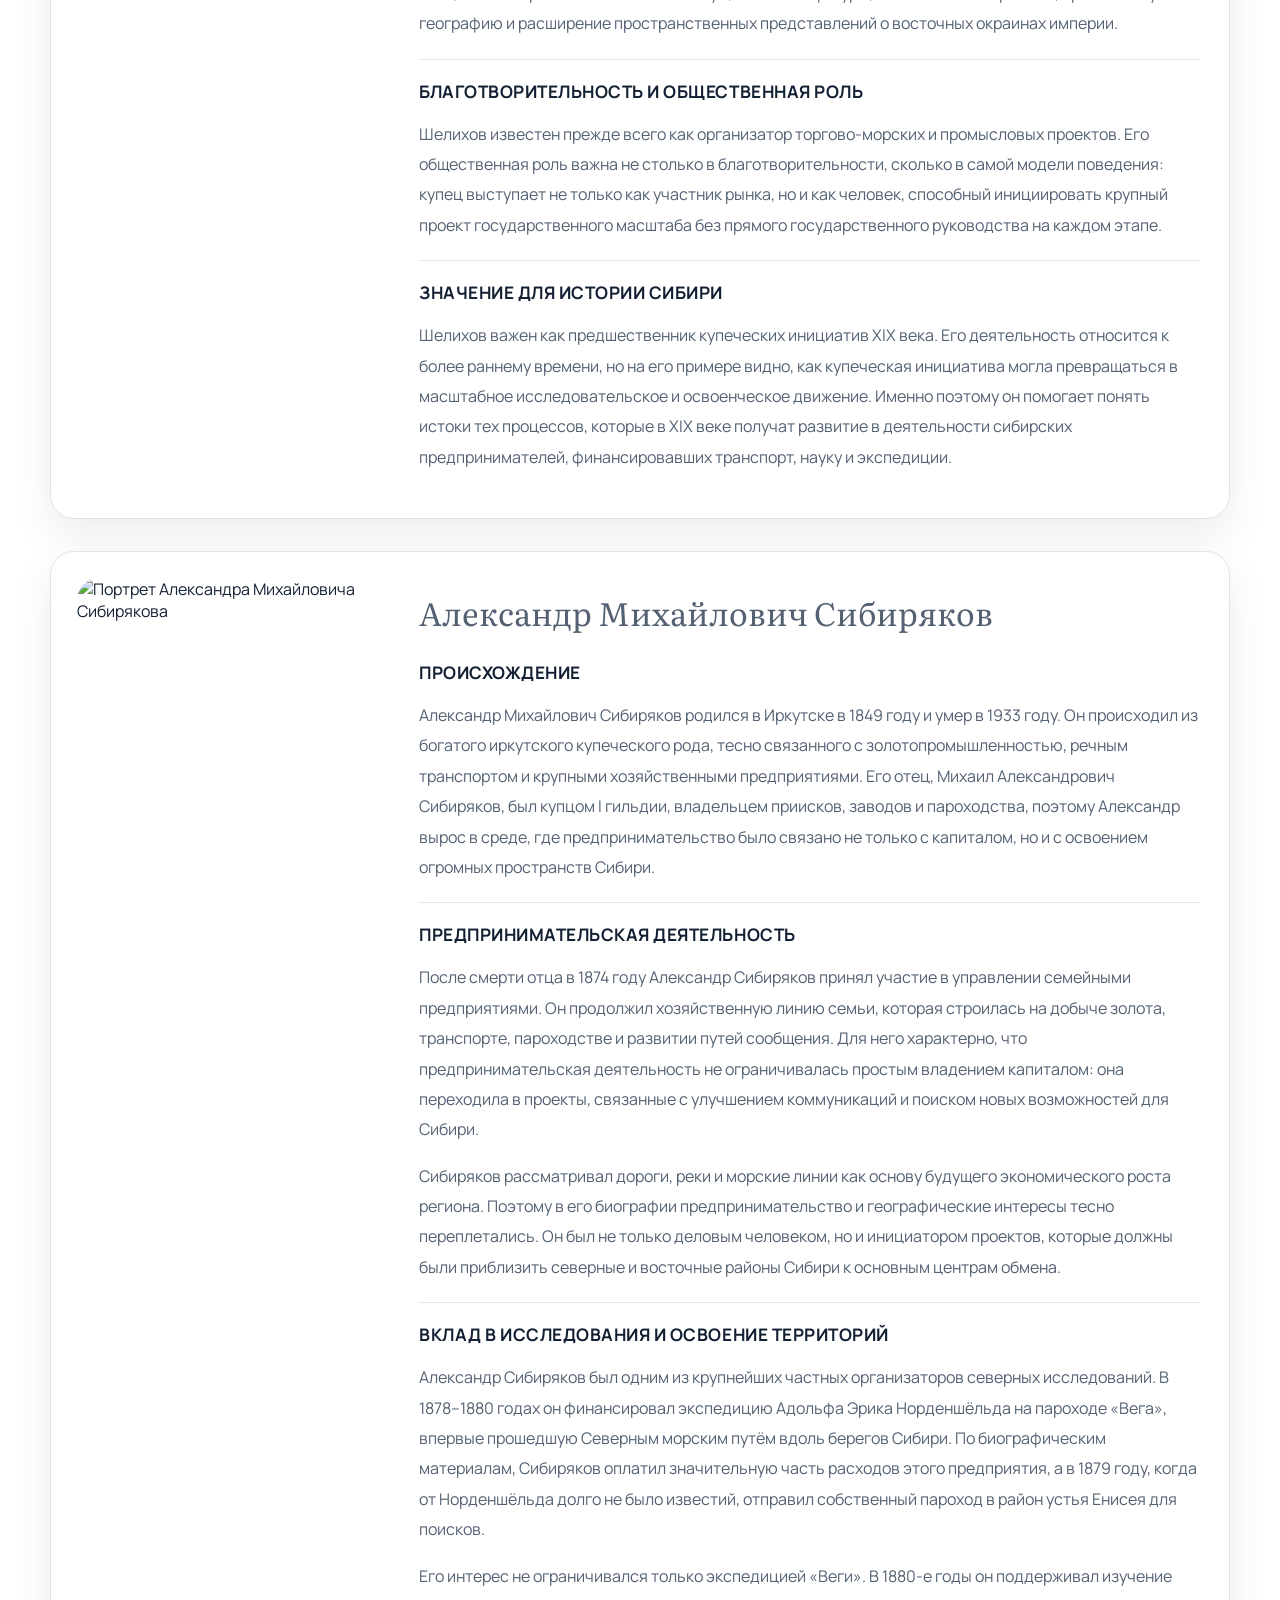
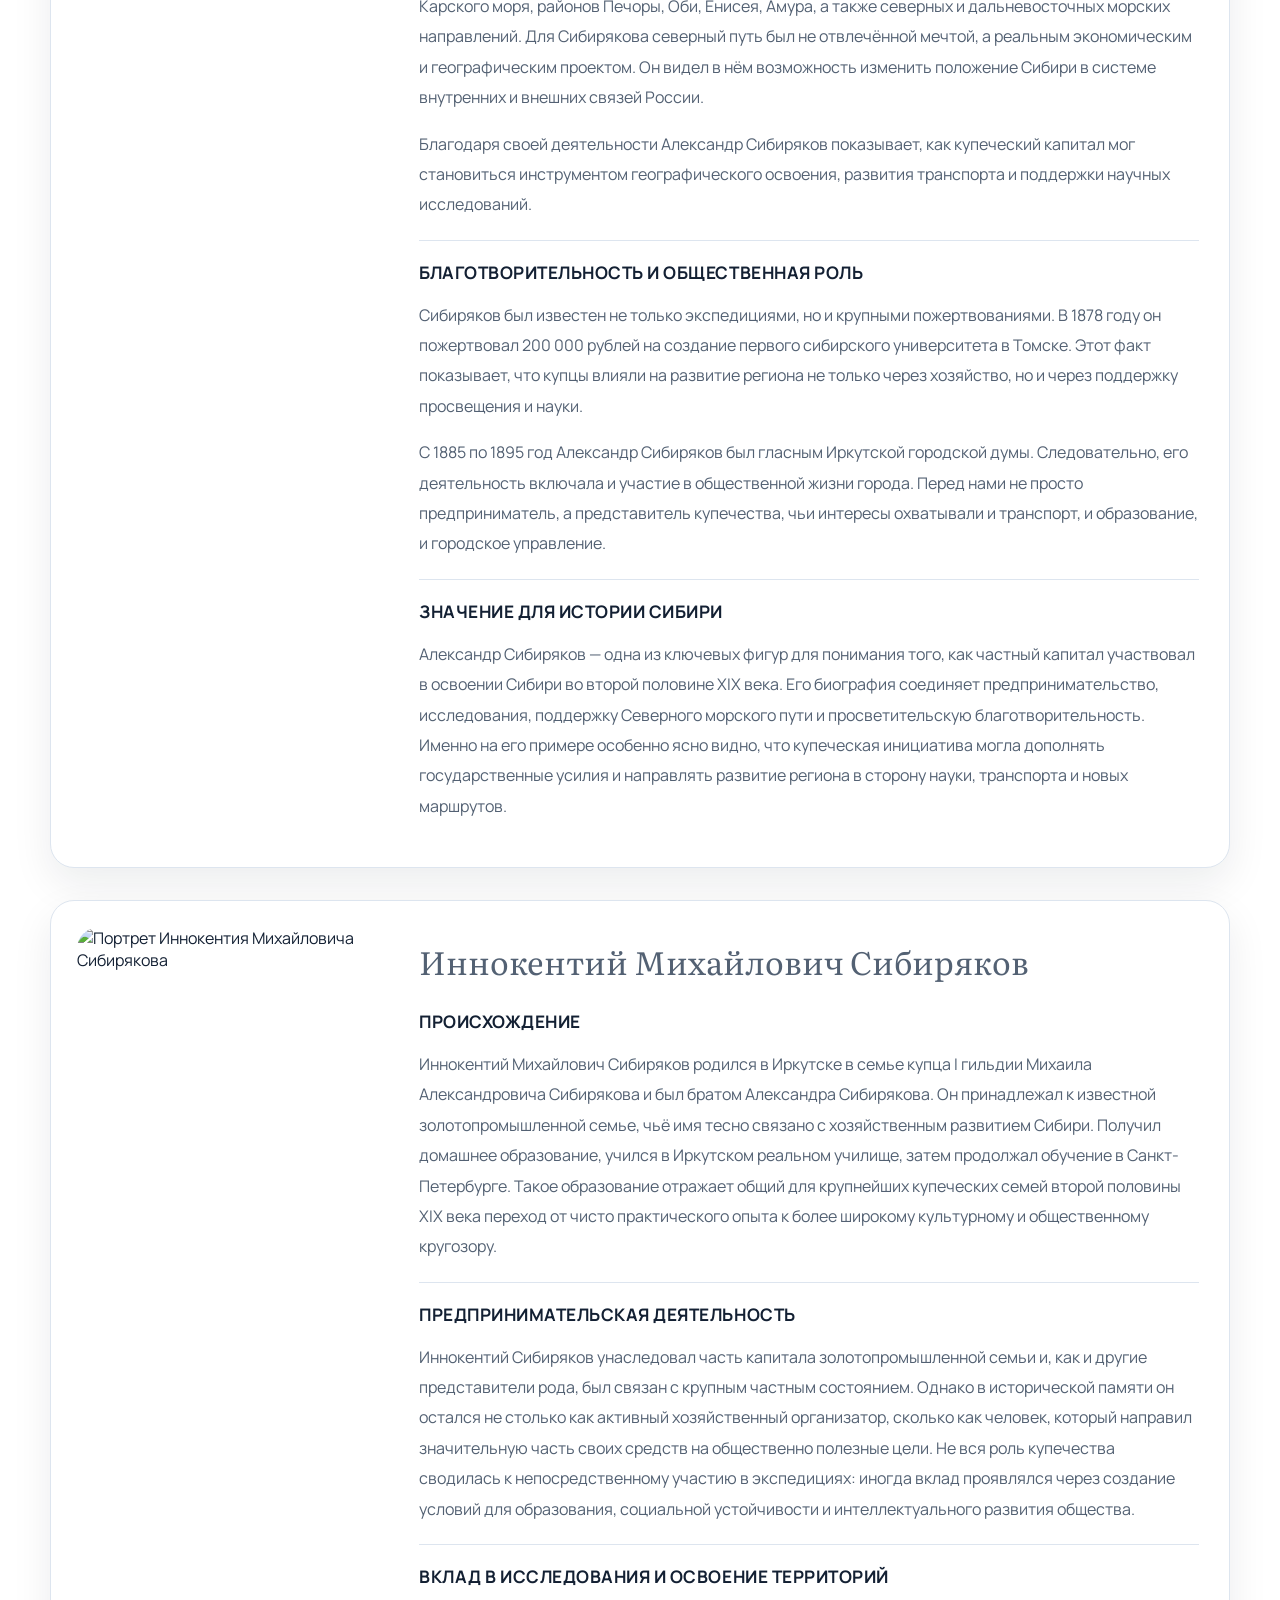
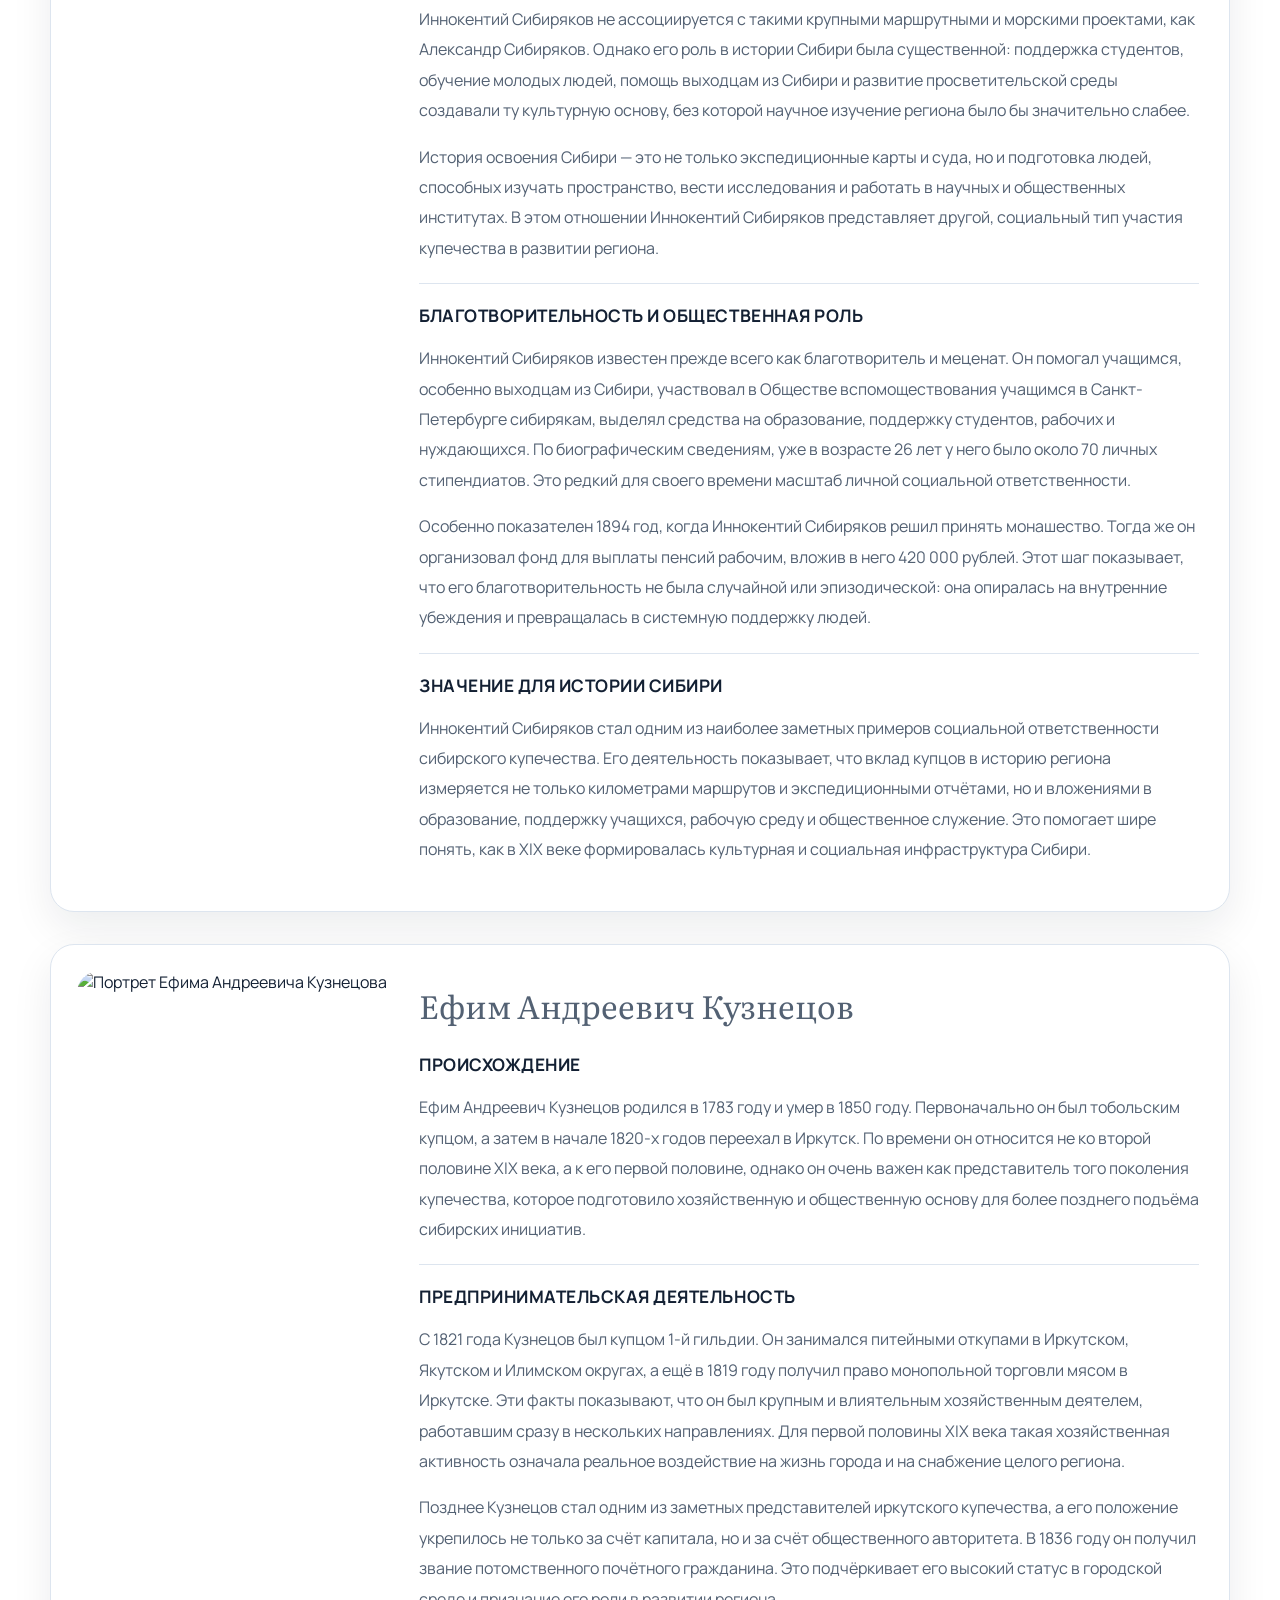
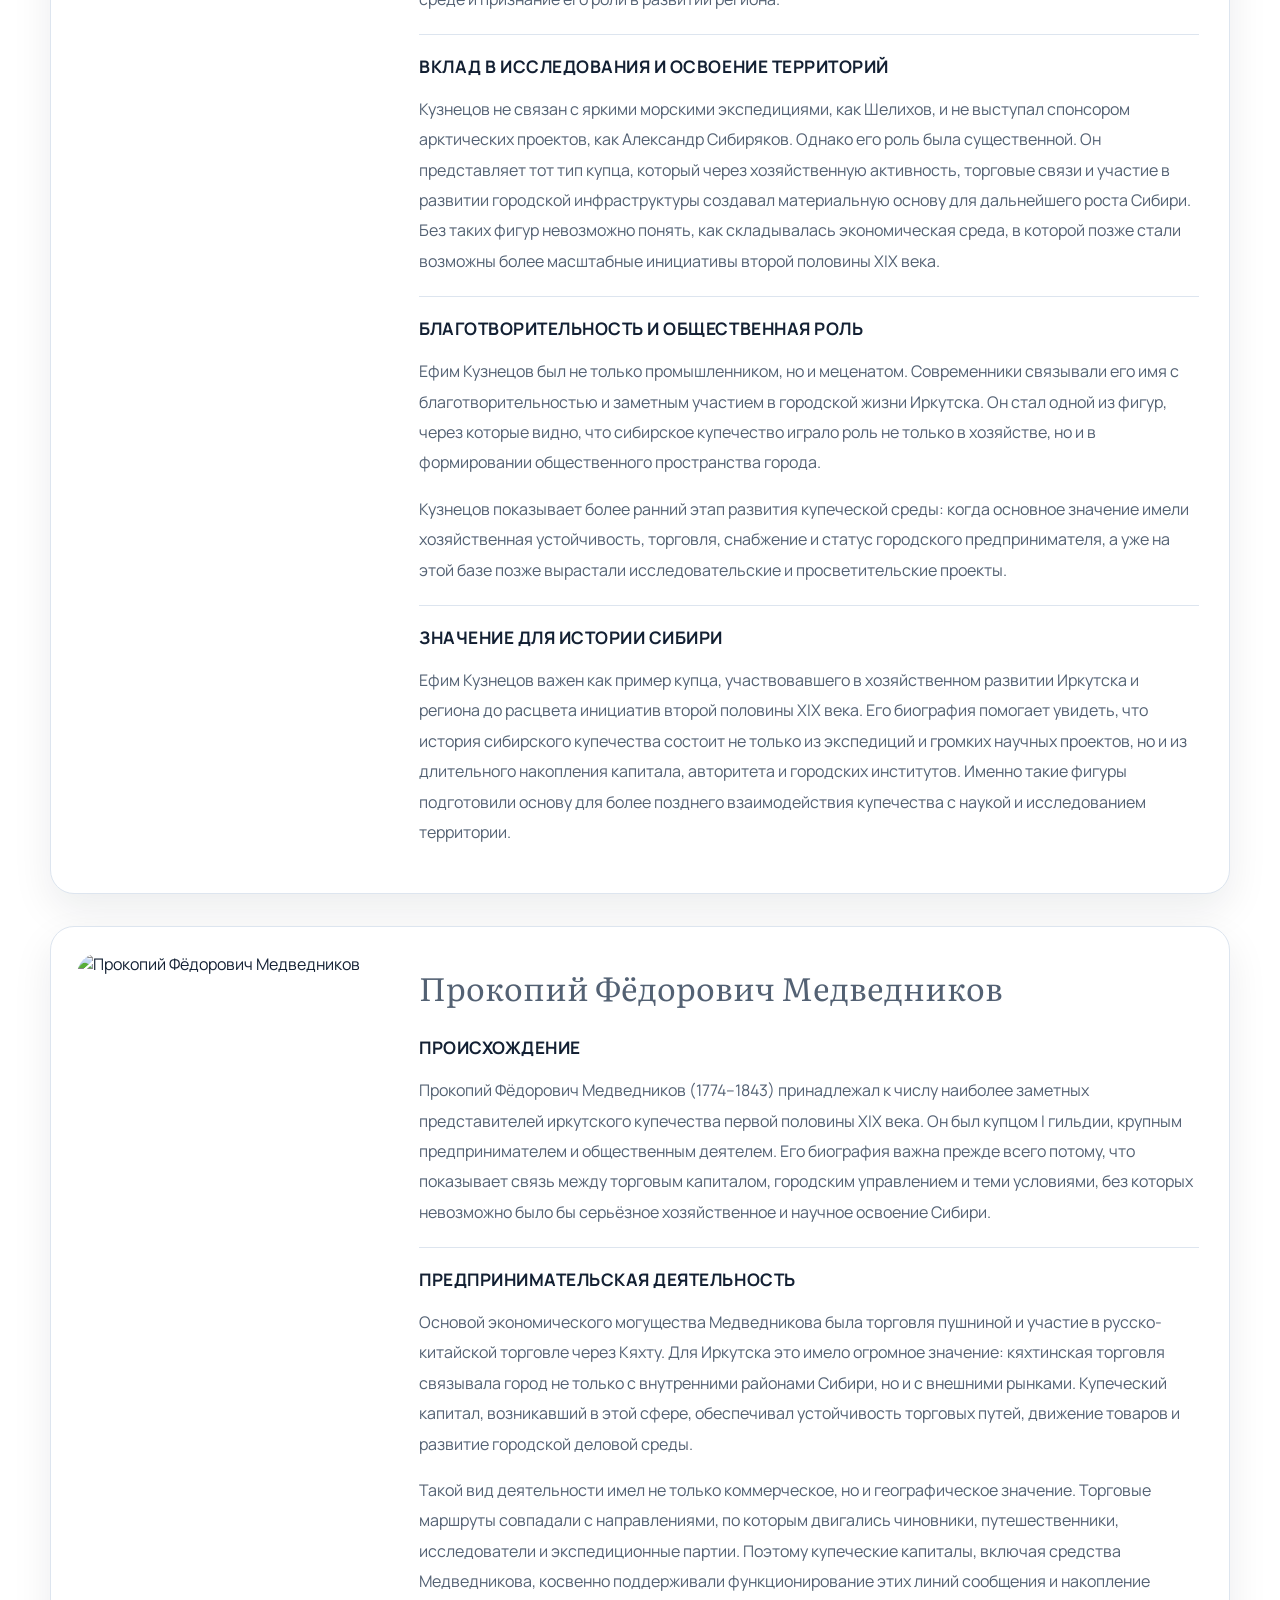
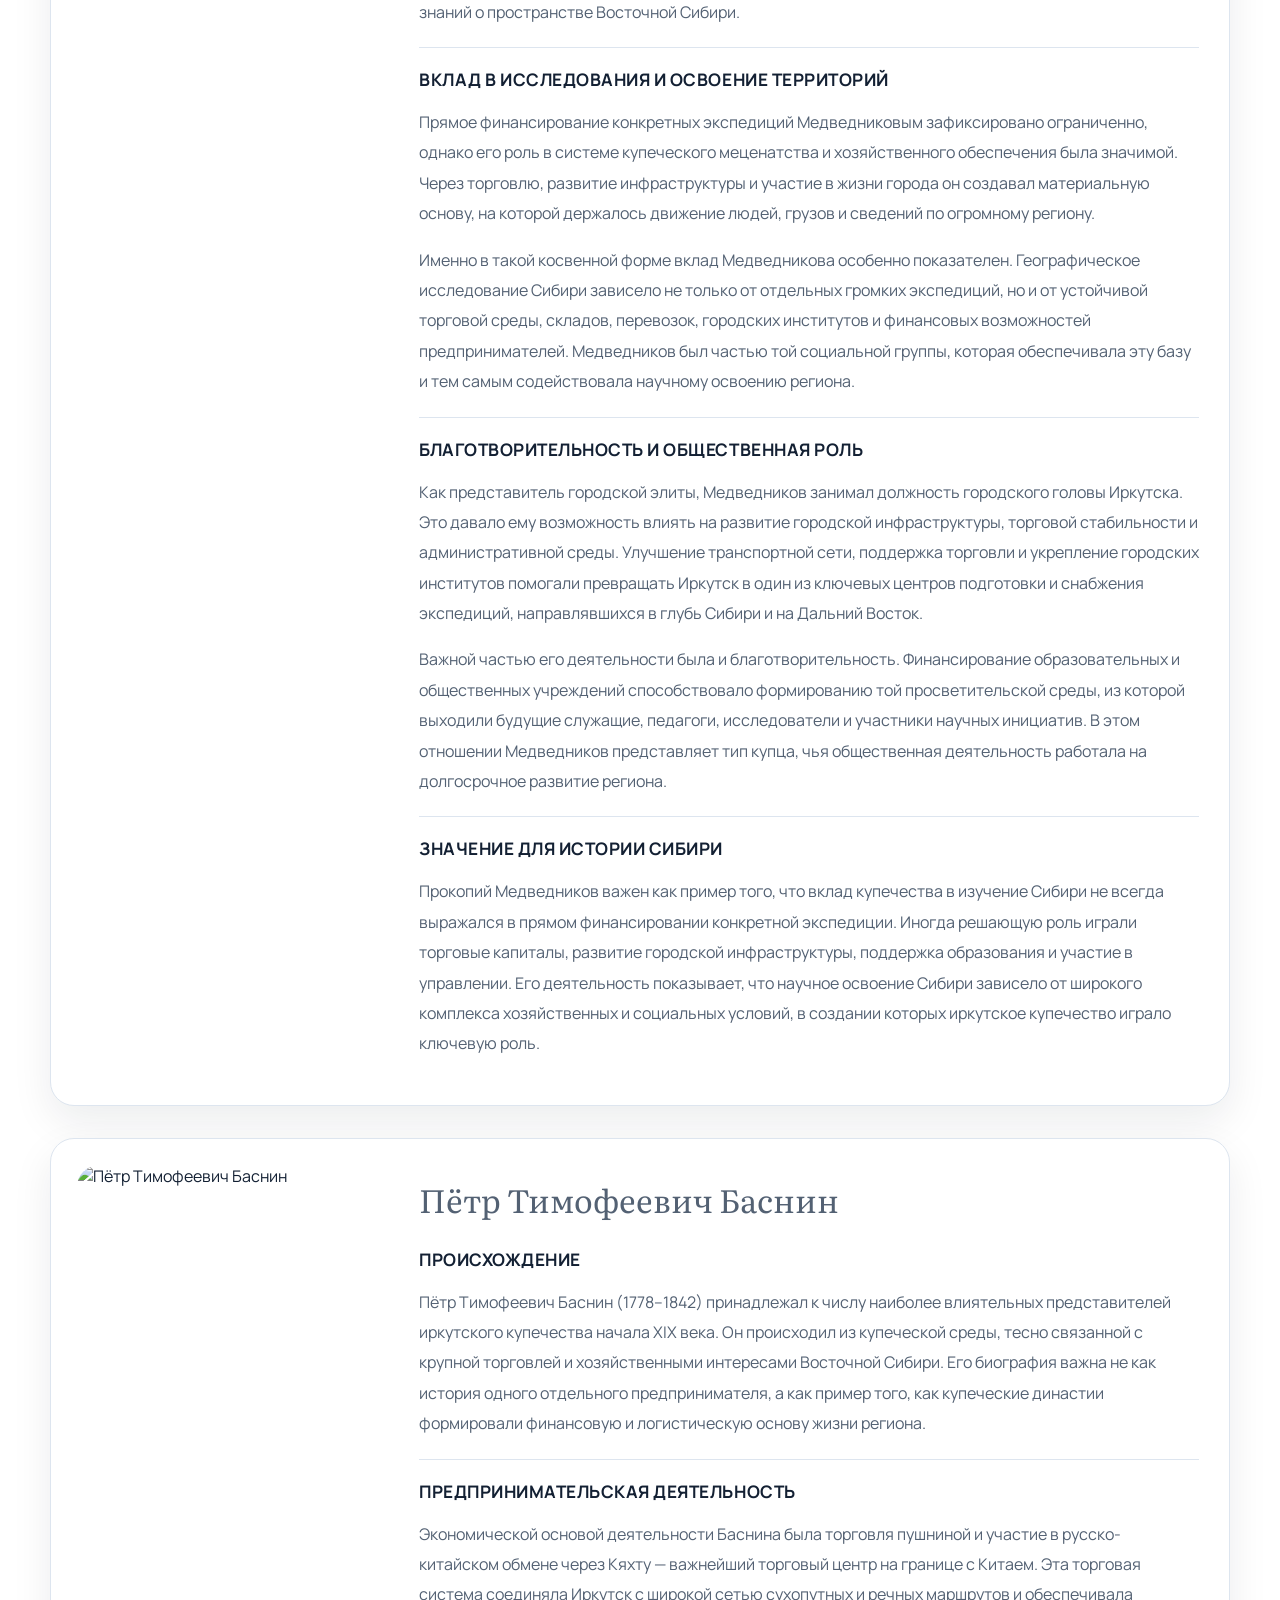
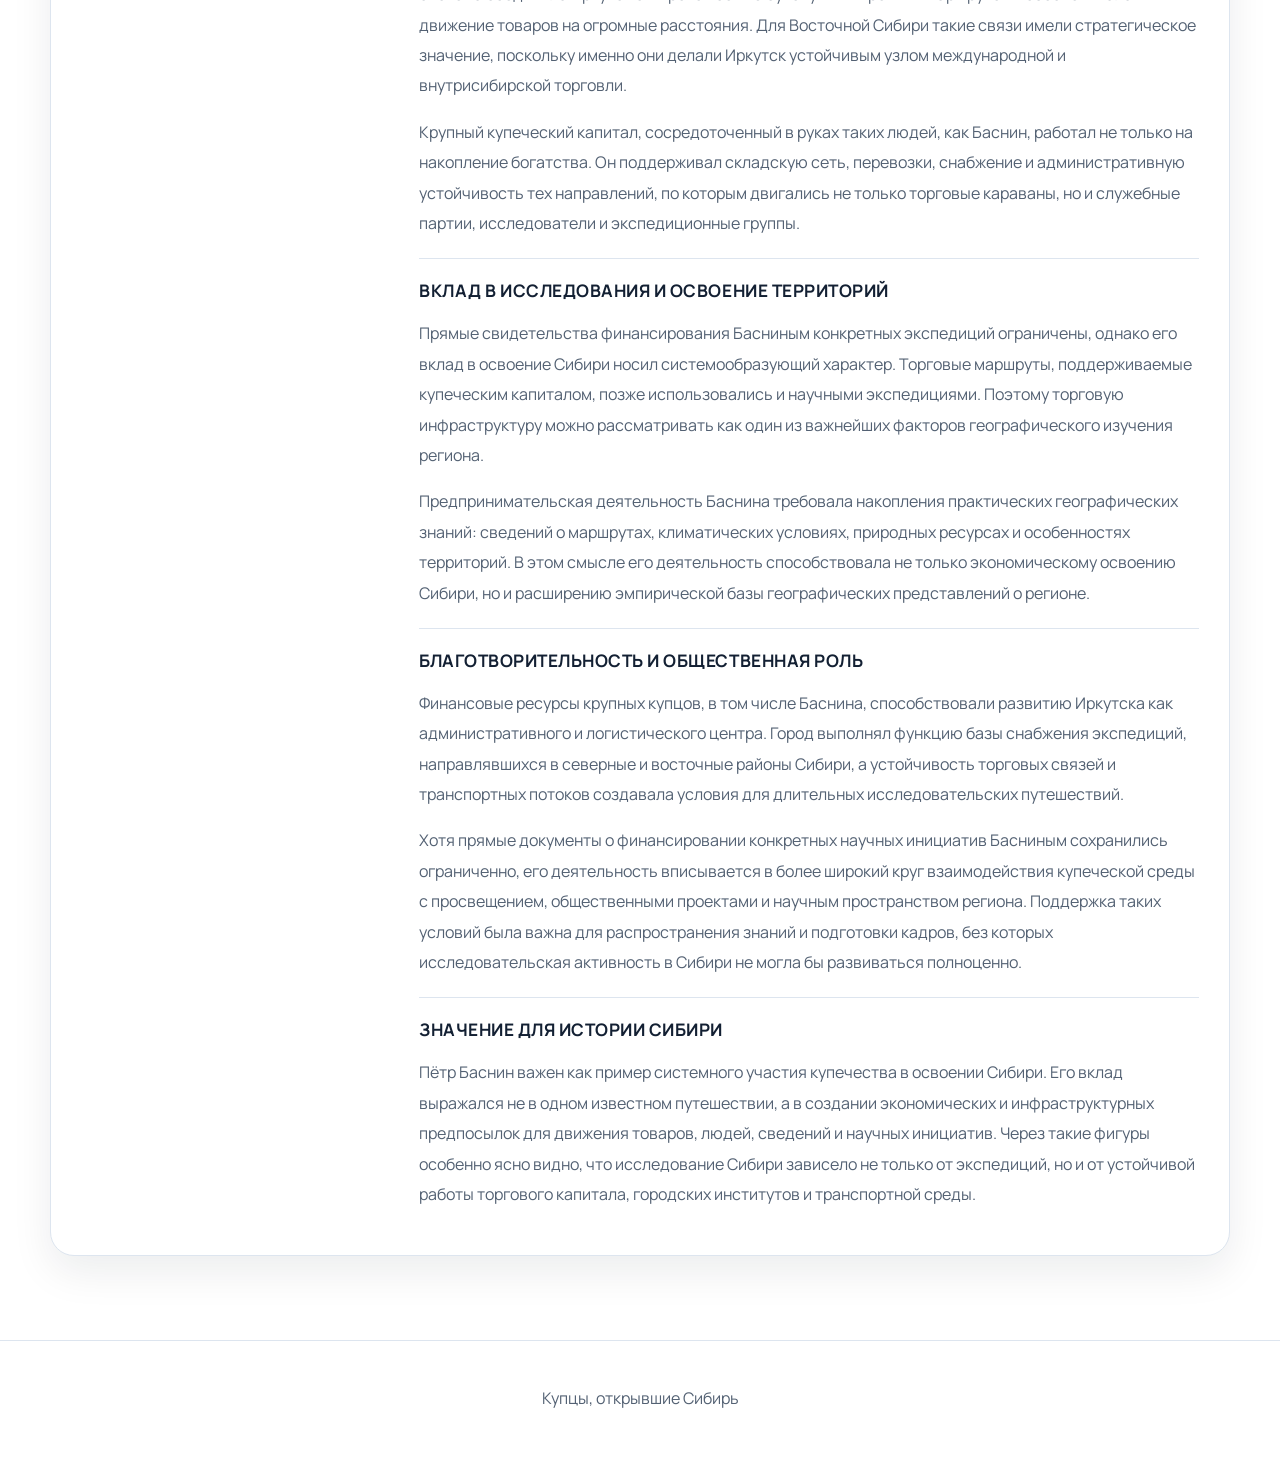
==== commit 669805b5: "Refine historical site content and layout" ====
--- a/merchants.html
+++ b/merchants.html
@@ -24,7 +24,6 @@
         <a href="merchants.html">Купцы</a>
         <a href="routes.html">Экспедиции</a>
         <a href="timeline.html">Хронология</a>
-        <a href="sources.html">Источники</a>
       </nav>
     </div>
   </header>
@@ -35,7 +34,7 @@
         <div>
           <p class="eyebrow">Персоналии</p>
           <h1>Купцы, исследователи, меценаты</h1>
-          <p class="lead">В центре проекта — люди, через которых видно, как купеческая среда влияла на развитие Сибири. Одни занимались морскими и сухопутными путями, другие поддерживали исследовательские экспедиции, третьи вкладывали крупные средства в образование, общественные нужды и инфраструктуру.</p>
+          <p class="lead">Биографии этих людей показывают, как купеческая среда влияла на развитие Сибири. Одни занимались морскими и сухопутными путями, другие поддерживали исследовательские экспедиции, третьи вкладывали крупные средства в образование, общественные нужды и инфраструктуру.</p>
         </div>
         <figure class="media-block">
           <img src="https://commons.wikimedia.org/wiki/Special:FilePath/Irkutsk_market%2C_19th_century.jpg" alt="Иркутский рынок, литография XIX века">
@@ -54,7 +53,7 @@
             <p class="person-name">Григорий Иванович Шелихов</p>
             <div class="merchant-section-block">
               <h3>Происхождение</h3>
-              <p>Григорий Иванович Шелихов родился в 1747 году и умер в 1795 году. Он происходил из купеческой среды и вошёл в историю как купец, промышленник и мореплаватель. Для темы этого сайта важно сразу оговорить, что Шелихов относится не к XIX веку, а к концу XVIII века. Однако его деятельность рассматривается здесь как важный предшествующий этап: именно на таких ранних примерах видно, как частная купеческая инициатива могла выходить далеко за пределы обычной торговли.</p>
+              <p>Григорий Иванович Шелихов родился в 1747 году и умер в 1795 году. Он происходил из купеческой среды и вошёл в историю как купец, промышленник и мореплаватель. Шелихов относится не к XIX веку, а к концу XVIII века, однако его деятельность стала важным предшествующим этапом: именно на таких ранних примерах видно, как частная купеческая инициатива могла выходить далеко за пределы обычной торговли.</p>
             </div>
             <div class="merchant-section-block">
               <h3>Предпринимательская деятельность</h3>
@@ -68,11 +67,11 @@
             </div>
             <div class="merchant-section-block">
               <h3>Благотворительность и общественная роль</h3>
-              <p>Шелихов известен прежде всего как организатор торгово-морских и промысловых проектов. В контексте сайта его общественная роль важна не столько в благотворительности, сколько в самой модели поведения: купец выступает не только как участник рынка, но и как человек, способный инициировать крупный проект государственного масштаба без прямого государственного руководства на каждом этапе.</p>
-            </div>
-            <div class="merchant-section-block">
-              <h3>Значение для истории Сибири</h3>
-              <p>Для проекта о XIX веке Шелихов важен как предшественник. Его деятельность относится к более раннему времени, но на его примере видно, как купеческая инициатива могла превращаться в масштабное исследовательское и освоенческое движение. Именно поэтому он помогает понять истоки тех процессов, которые в XIX веке получат развитие в деятельности сибирских предпринимателей, финансировавших транспорт, науку и экспедиции.</p>
+              <p>Шелихов известен прежде всего как организатор торгово-морских и промысловых проектов. Его общественная роль важна не столько в благотворительности, сколько в самой модели поведения: купец выступает не только как участник рынка, но и как человек, способный инициировать крупный проект государственного масштаба без прямого государственного руководства на каждом этапе.</p>
+            </div>
+            <div class="merchant-section-block">
+              <h3>Значение для истории Сибири</h3>
+              <p>Шелихов важен как предшественник купеческих инициатив XIX века. Его деятельность относится к более раннему времени, но на его примере видно, как купеческая инициатива могла превращаться в масштабное исследовательское и освоенческое движение. Именно поэтому он помогает понять истоки тех процессов, которые в XIX веке получат развитие в деятельности сибирских предпринимателей, финансировавших транспорт, науку и экспедиции.</p>
             </div>
           </div>
         </article>
@@ -94,13 +93,13 @@
             </div>
             <div class="merchant-section-block">
               <h3>Вклад в исследования и освоение территорий</h3>
-              <p>Сибиряков особенно важен для темы сайта как один из крупнейших частных организаторов северных исследований. В 1878–1880 годах он финансировал экспедицию Адольфа Эрика Норденшёльда на пароходе «Вега», впервые прошедшую Северным морским путём вдоль берегов Сибири. По биографическим материалам, Сибиряков оплатил значительную часть расходов этого предприятия, а в 1879 году, когда от Норденшёльда долго не было известий, отправил собственный пароход в район устья Енисея для поисков.</p>
+              <p>Александр Сибиряков был одним из крупнейших частных организаторов северных исследований. В 1878–1880 годах он финансировал экспедицию Адольфа Эрика Норденшёльда на пароходе «Вега», впервые прошедшую Северным морским путём вдоль берегов Сибири. По биографическим материалам, Сибиряков оплатил значительную часть расходов этого предприятия, а в 1879 году, когда от Норденшёльда долго не было известий, отправил собственный пароход в район устья Енисея для поисков.</p>
               <p>Его интерес не ограничивался только экспедицией «Веги». В 1880-е годы он поддерживал изучение Карского моря, районов Печоры, Оби, Енисея, Амура, а также северных и дальневосточных морских направлений. Для Сибирякова северный путь был не отвлечённой мечтой, а реальным экономическим и географическим проектом. Он видел в нём возможность изменить положение Сибири в системе внутренних и внешних связей России.</p>
-              <p>Именно поэтому Александр Сибиряков занимает на сайте центральное место: он показывает, как купеческий капитал мог становиться инструментом географического освоения, развития транспорта и поддержки научных исследований.</p>
-            </div>
-            <div class="merchant-section-block">
-              <h3>Благотворительность и общественная роль</h3>
-              <p>Сибиряков был известен не только экспедициями, но и крупными пожертвованиями. В 1878 году он пожертвовал 200 000 рублей на создание первого сибирского университета в Томске. Этот факт важен для учебного проекта, потому что он показывает: купцы влияли на развитие региона не только через хозяйство, но и через поддержку просвещения и науки.</p>
+              <p>Благодаря своей деятельности Александр Сибиряков показывает, как купеческий капитал мог становиться инструментом географического освоения, развития транспорта и поддержки научных исследований.</p>
+            </div>
+            <div class="merchant-section-block">
+              <h3>Благотворительность и общественная роль</h3>
+              <p>Сибиряков был известен не только экспедициями, но и крупными пожертвованиями. В 1878 году он пожертвовал 200 000 рублей на создание первого сибирского университета в Томске. Этот факт показывает, что купцы влияли на развитие региона не только через хозяйство, но и через поддержку просвещения и науки.</p>
               <p>С 1885 по 1895 год Александр Сибиряков был гласным Иркутской городской думы. Следовательно, его деятельность включала и участие в общественной жизни города. Перед нами не просто предприниматель, а представитель купечества, чьи интересы охватывали и транспорт, и образование, и городское управление.</p>
             </div>
             <div class="merchant-section-block">
@@ -122,11 +121,11 @@
             </div>
             <div class="merchant-section-block">
               <h3>Предпринимательская деятельность</h3>
-              <p>Иннокентий Сибиряков унаследовал часть капитала золотопромышленной семьи и, как и другие представители рода, был связан с крупным частным состоянием. Однако в исторической памяти он остался не столько как активный хозяйственный организатор, сколько как человек, который направил значительную часть своих средств на общественно полезные цели. В контексте темы сайта это особенно важно: не вся роль купечества сводилась к непосредственному участию в экспедициях. Иногда вклад проявлялся через создание условий для образования, социальной устойчивости и интеллектуального развития общества.</p>
-            </div>
-            <div class="merchant-section-block">
-              <h3>Вклад в исследования и освоение территорий</h3>
-              <p>Иннокентий Сибиряков не ассоциируется с такими крупными маршрутными и морскими проектами, как Александр Сибиряков. Его значение для темы исследования Сибири более косвенное, но не менее важное. Поддержка студентов, обучение молодых людей, помощь выходцам из Сибири и развитие просветительской среды создавали ту культурную основу, без которой научное изучение региона было бы значительно слабее.</p>
+              <p>Иннокентий Сибиряков унаследовал часть капитала золотопромышленной семьи и, как и другие представители рода, был связан с крупным частным состоянием. Однако в исторической памяти он остался не столько как активный хозяйственный организатор, сколько как человек, который направил значительную часть своих средств на общественно полезные цели. Не вся роль купечества сводилась к непосредственному участию в экспедициях: иногда вклад проявлялся через создание условий для образования, социальной устойчивости и интеллектуального развития общества.</p>
+            </div>
+            <div class="merchant-section-block">
+              <h3>Вклад в исследования и освоение территорий</h3>
+              <p>Иннокентий Сибиряков не ассоциируется с такими крупными маршрутными и морскими проектами, как Александр Сибиряков. Однако его роль в истории Сибири была существенной: поддержка студентов, обучение молодых людей, помощь выходцам из Сибири и развитие просветительской среды создавали ту культурную основу, без которой научное изучение региона было бы значительно слабее.</p>
               <p>История освоения Сибири — это не только экспедиционные карты и суда, но и подготовка людей, способных изучать пространство, вести исследования и работать в научных и общественных институтах. В этом отношении Иннокентий Сибиряков представляет другой, социальный тип участия купечества в развитии региона.</p>
             </div>
             <div class="merchant-section-block">
@@ -136,7 +135,7 @@
             </div>
             <div class="merchant-section-block">
               <h3>Значение для истории Сибири</h3>
-              <p>Для сайта Иннокентий Сибиряков важен как пример социальной ответственности сибирского купечества. Его деятельность показывает, что вклад купцов в историю региона измеряется не только километрами маршрутов и экспедиционными отчётами, но и вложениями в образование, поддержку учащихся, рабочую среду и общественное служение. Такой пример помогает шире понять, как в XIX веке формировалась культурная и социальная инфраструктура Сибири.</p>
+              <p>Иннокентий Сибиряков стал одним из наиболее заметных примеров социальной ответственности сибирского купечества. Его деятельность показывает, что вклад купцов в историю региона измеряется не только километрами маршрутов и экспедиционными отчётами, но и вложениями в образование, поддержку учащихся, рабочую среду и общественное служение. Это помогает шире понять, как в XIX веке формировалась культурная и социальная инфраструктура Сибири.</p>
             </div>
           </div>
         </article>
@@ -149,7 +148,7 @@
             <p class="person-name">Ефим Андреевич Кузнецов</p>
             <div class="merchant-section-block">
               <h3>Происхождение</h3>
-              <p>Ефим Андреевич Кузнецов родился в 1783 году и умер в 1850 году. Первоначально он был тобольским купцом, а затем в начале 1820-х годов переехал в Иркутск. По времени он относится не ко второй половине XIX века, а к его первой половине, однако для темы сайта он очень важен как представитель того поколения купечества, которое подготовило хозяйственную и общественную основу для более позднего подъёма сибирских инициатив.</p>
+              <p>Ефим Андреевич Кузнецов родился в 1783 году и умер в 1850 году. Первоначально он был тобольским купцом, а затем в начале 1820-х годов переехал в Иркутск. По времени он относится не ко второй половине XIX века, а к его первой половине, однако он очень важен как представитель того поколения купечества, которое подготовило хозяйственную и общественную основу для более позднего подъёма сибирских инициатив.</p>
             </div>
             <div class="merchant-section-block">
               <h3>Предпринимательская деятельность</h3>
@@ -158,12 +157,12 @@
             </div>
             <div class="merchant-section-block">
               <h3>Вклад в исследования и освоение территорий</h3>
-              <p>Кузнецов не связан с яркими морскими экспедициями, как Шелихов, и не выступал спонсором арктических проектов, как Александр Сибиряков. Однако его значение для темы всё равно велико. Он представляет тот тип купца, который через хозяйственную активность, торговые связи и участие в развитии городской инфраструктуры создавал материальную основу для дальнейшего роста Сибири. Без таких фигур невозможно понять, как складывалась экономическая среда, в которой позже стали возможны более масштабные инициативы второй половины XIX века.</p>
+              <p>Кузнецов не связан с яркими морскими экспедициями, как Шелихов, и не выступал спонсором арктических проектов, как Александр Сибиряков. Однако его роль была существенной. Он представляет тот тип купца, который через хозяйственную активность, торговые связи и участие в развитии городской инфраструктуры создавал материальную основу для дальнейшего роста Сибири. Без таких фигур невозможно понять, как складывалась экономическая среда, в которой позже стали возможны более масштабные инициативы второй половины XIX века.</p>
             </div>
             <div class="merchant-section-block">
               <h3>Благотворительность и общественная роль</h3>
               <p>Ефим Кузнецов был не только промышленником, но и меценатом. Современники связывали его имя с благотворительностью и заметным участием в городской жизни Иркутска. Он стал одной из фигур, через которые видно, что сибирское купечество играло роль не только в хозяйстве, но и в формировании общественного пространства города.</p>
-              <p>Для темы сайта особенно важно, что Кузнецов показывает более ранний этап развития купеческой среды: когда основное значение имели хозяйственная устойчивость, торговля, снабжение и статус городского предпринимателя, а уже на этой базе позже вырастали исследовательские и просветительские проекты.</p>
+              <p>Кузнецов показывает более ранний этап развития купеческой среды: когда основное значение имели хозяйственная устойчивость, торговля, снабжение и статус городского предпринимателя, а уже на этой базе позже вырастали исследовательские и просветительские проекты.</p>
             </div>
             <div class="merchant-section-block">
               <h3>Значение для истории Сибири</h3>
@@ -171,14 +170,70 @@
             </div>
           </div>
         </article>
-      </div>
-    </section>
-
-    <section class="section section-sources">
-      <div class="container source-inline">
-        <h2>Источники</h2>
-        <p>Полный список использованных энциклопедических, краеведческих и научных материалов вынесен на отдельную страницу.</p>
-        <a class="text-link" href="sources.html">Перейти к источникам</a>
+
+        <article class="merchant-card merchant-card-long reveal">
+          <figure class="merchant-photo">
+            <img src="https://encrypted-tbn0.gstatic.com/images?q=tbn:ANd9GcTDz2J30UyR5JyskM6VH36XWBT-RLQ648yPFg&s" alt="Прокопий Фёдорович Медведников">
+          </figure>
+          <div class="merchant-body">
+            <p class="person-name">Прокопий Фёдорович Медведников</p>
+            <div class="merchant-section-block">
+              <h3>Происхождение</h3>
+              <p>Прокопий Фёдорович Медведников (1774–1843) принадлежал к числу наиболее заметных представителей иркутского купечества первой половины XIX века. Он был купцом I гильдии, крупным предпринимателем и общественным деятелем. Его биография важна прежде всего потому, что показывает связь между торговым капиталом, городским управлением и теми условиями, без которых невозможно было бы серьёзное хозяйственное и научное освоение Сибири.</p>
+            </div>
+            <div class="merchant-section-block">
+              <h3>Предпринимательская деятельность</h3>
+              <p>Основой экономического могущества Медведникова была торговля пушниной и участие в русско-китайской торговле через Кяхту. Для Иркутска это имело огромное значение: кяхтинская торговля связывала город не только с внутренними районами Сибири, но и с внешними рынками. Купеческий капитал, возникавший в этой сфере, обеспечивал устойчивость торговых путей, движение товаров и развитие городской деловой среды.</p>
+              <p>Такой вид деятельности имел не только коммерческое, но и географическое значение. Торговые маршруты совпадали с направлениями, по которым двигались чиновники, путешественники, исследователи и экспедиционные партии. Поэтому купеческие капиталы, включая средства Медведникова, косвенно поддерживали функционирование этих линий сообщения и накопление знаний о пространстве Восточной Сибири.</p>
+            </div>
+            <div class="merchant-section-block">
+              <h3>Вклад в исследования и освоение территорий</h3>
+              <p>Прямое финансирование конкретных экспедиций Медведниковым зафиксировано ограниченно, однако его роль в системе купеческого меценатства и хозяйственного обеспечения была значимой. Через торговлю, развитие инфраструктуры и участие в жизни города он создавал материальную основу, на которой держалось движение людей, грузов и сведений по огромному региону.</p>
+              <p>Именно в такой косвенной форме вклад Медведникова особенно показателен. Географическое исследование Сибири зависело не только от отдельных громких экспедиций, но и от устойчивой торговой среды, складов, перевозок, городских институтов и финансовых возможностей предпринимателей. Медведников был частью той социальной группы, которая обеспечивала эту базу и тем самым содействовала научному освоению региона.</p>
+            </div>
+            <div class="merchant-section-block">
+              <h3>Благотворительность и общественная роль</h3>
+              <p>Как представитель городской элиты, Медведников занимал должность городского головы Иркутска. Это давало ему возможность влиять на развитие городской инфраструктуры, торговой стабильности и административной среды. Улучшение транспортной сети, поддержка торговли и укрепление городских институтов помогали превращать Иркутск в один из ключевых центров подготовки и снабжения экспедиций, направлявшихся в глубь Сибири и на Дальний Восток.</p>
+              <p>Важной частью его деятельности была и благотворительность. Финансирование образовательных и общественных учреждений способствовало формированию той просветительской среды, из которой выходили будущие служащие, педагоги, исследователи и участники научных инициатив. В этом отношении Медведников представляет тип купца, чья общественная деятельность работала на долгосрочное развитие региона.</p>
+            </div>
+            <div class="merchant-section-block">
+              <h3>Значение для истории Сибири</h3>
+              <p>Прокопий Медведников важен как пример того, что вклад купечества в изучение Сибири не всегда выражался в прямом финансировании конкретной экспедиции. Иногда решающую роль играли торговые капиталы, развитие городской инфраструктуры, поддержка образования и участие в управлении. Его деятельность показывает, что научное освоение Сибири зависело от широкого комплекса хозяйственных и социальных условий, в создании которых иркутское купечество играло ключевую роль.</p>
+            </div>
+          </div>
+        </article>
+
+        <article class="merchant-card merchant-card-long reveal">
+          <figure class="merchant-photo">
+            <img src="https://encrypted-tbn0.gstatic.com/images?q=tbn:ANd9GcTwBKzUu-VG6ph2RubAToBCXjSKHZexTor5Xw&s" alt="Пётр Тимофеевич Баснин">
+          </figure>
+          <div class="merchant-body">
+            <p class="person-name">Пётр Тимофеевич Баснин</p>
+            <div class="merchant-section-block">
+              <h3>Происхождение</h3>
+              <p>Пётр Тимофеевич Баснин (1778–1842) принадлежал к числу наиболее влиятельных представителей иркутского купечества начала XIX века. Он происходил из купеческой среды, тесно связанной с крупной торговлей и хозяйственными интересами Восточной Сибири. Его биография важна не как история одного отдельного предпринимателя, а как пример того, как купеческие династии формировали финансовую и логистическую основу жизни региона.</p>
+            </div>
+            <div class="merchant-section-block">
+              <h3>Предпринимательская деятельность</h3>
+              <p>Экономической основой деятельности Баснина была торговля пушниной и участие в русско-китайском обмене через Кяхту — важнейший торговый центр на границе с Китаем. Эта торговая система соединяла Иркутск с широкой сетью сухопутных и речных маршрутов и обеспечивала движение товаров на огромные расстояния. Для Восточной Сибири такие связи имели стратегическое значение, поскольку именно они делали Иркутск устойчивым узлом международной и внутрисибирской торговли.</p>
+              <p>Крупный купеческий капитал, сосредоточенный в руках таких людей, как Баснин, работал не только на накопление богатства. Он поддерживал складскую сеть, перевозки, снабжение и административную устойчивость тех направлений, по которым двигались не только торговые караваны, но и служебные партии, исследователи и экспедиционные группы.</p>
+            </div>
+            <div class="merchant-section-block">
+              <h3>Вклад в исследования и освоение территорий</h3>
+              <p>Прямые свидетельства финансирования Басниным конкретных экспедиций ограничены, однако его вклад в освоение Сибири носил системообразующий характер. Торговые маршруты, поддерживаемые купеческим капиталом, позже использовались и научными экспедициями. Поэтому торговую инфраструктуру можно рассматривать как один из важнейших факторов географического изучения региона.</p>
+              <p>Предпринимательская деятельность Баснина требовала накопления практических географических знаний: сведений о маршрутах, климатических условиях, природных ресурсах и особенностях территорий. В этом смысле его деятельность способствовала не только экономическому освоению Сибири, но и расширению эмпирической базы географических представлений о регионе.</p>
+            </div>
+            <div class="merchant-section-block">
+              <h3>Благотворительность и общественная роль</h3>
+              <p>Финансовые ресурсы крупных купцов, в том числе Баснина, способствовали развитию Иркутска как административного и логистического центра. Город выполнял функцию базы снабжения экспедиций, направлявшихся в северные и восточные районы Сибири, а устойчивость торговых связей и транспортных потоков создавала условия для длительных исследовательских путешествий.</p>
+              <p>Хотя прямые документы о финансировании конкретных научных инициатив Басниным сохранились ограниченно, его деятельность вписывается в более широкий круг взаимодействия купеческой среды с просвещением, общественными проектами и научным пространством региона. Поддержка таких условий была важна для распространения знаний и подготовки кадров, без которых исследовательская активность в Сибири не могла бы развиваться полноценно.</p>
+            </div>
+            <div class="merchant-section-block">
+              <h3>Значение для истории Сибири</h3>
+              <p>Пётр Баснин важен как пример системного участия купечества в освоении Сибири. Его вклад выражался не в одном известном путешествии, а в создании экономических и инфраструктурных предпосылок для движения товаров, людей, сведений и научных инициатив. Через такие фигуры особенно ясно видно, что исследование Сибири зависело не только от экспедиций, но и от устойчивой работы торгового капитала, городских институтов и транспортной среды.</p>
+            </div>
+          </div>
+        </article>
       </div>
     </section>
   </main>
@@ -190,3 +245,6 @@
   </footer>
 </body>
 </html>
+
+
+
--- a/assets/css/style.css
+++ b/assets/css/style.css
@@ -199,6 +199,13 @@
   height: auto;
   border-radius: 22px;
   object-fit: cover;
+  cursor: zoom-in;
+  transition: transform .3s ease, box-shadow .3s ease;
+}
+.media-block img:hover,
+.merchant-photo img:hover {
+  transform: translateY(-2px);
+  box-shadow: 0 18px 42px rgba(15, 23, 42, 0.14);
 }
 .media-block figcaption {
   margin-top: 12px;
@@ -234,6 +241,7 @@
   display: grid;
   grid-template-columns: 340px minmax(0, 1fr);
   gap: 28px;
+  align-items: start;
   padding: 0;
   overflow: hidden;
   transition: transform .28s ease, border-color .28s ease;
@@ -242,13 +250,20 @@
 .timeline-card:hover,
 .route-card:hover,
 .info-article:hover { border-color: #c6d2e1; }
-.merchant-photo { margin: 0; padding: 26px 0 26px 26px; }
+.merchant-photo {
+  margin: 0;
+  padding: 26px 0 26px 26px;
+  align-self: start;
+}
 .merchant-photo img {
   width: 100%;
-  height: 100%;
-  min-height: 460px;
+  height: auto;
+  aspect-ratio: 3 / 4;
   object-fit: cover;
+  object-position: top center;
   border-radius: 22px;
+  cursor: zoom-in;
+  transition: transform .3s ease, box-shadow .3s ease;
 }
 .merchant-body { padding: 30px 30px 30px 0; }
 .person-name {
@@ -317,6 +332,36 @@
 .reveal.is-visible {
   opacity: 1;
   transform: translateY(0);
+}
+.image-lightbox {
+  position: fixed;
+  inset: 0;
+  z-index: 120;
+  display: grid;
+  place-items: center;
+  padding: 28px;
+  background: rgba(10, 18, 32, 0.82);
+  opacity: 0;
+  visibility: hidden;
+  transition: opacity .3s ease, visibility .3s ease;
+}
+.image-lightbox.is-open {
+  opacity: 1;
+  visibility: visible;
+}
+.image-lightbox img {
+  max-width: min(1100px, 92vw);
+  max-height: 88vh;
+  width: auto;
+  height: auto;
+  border-radius: 24px;
+  box-shadow: 0 28px 80px rgba(0, 0, 0, 0.35);
+  transform: scale(.92);
+  transition: transform .3s ease;
+  cursor: zoom-out;
+}
+.image-lightbox.is-open img {
+  transform: scale(1);
 }
 @media (max-width: 1040px) {
   .hero-grid,
@@ -358,4 +403,8 @@
   .tabs-large { padding: 22px; }
   .merchant-photo img { min-height: 280px; }
   .person-name { font-size: 1.7rem; }
-}
+  .image-lightbox {
+    padding: 16px;
+  }
+}
+
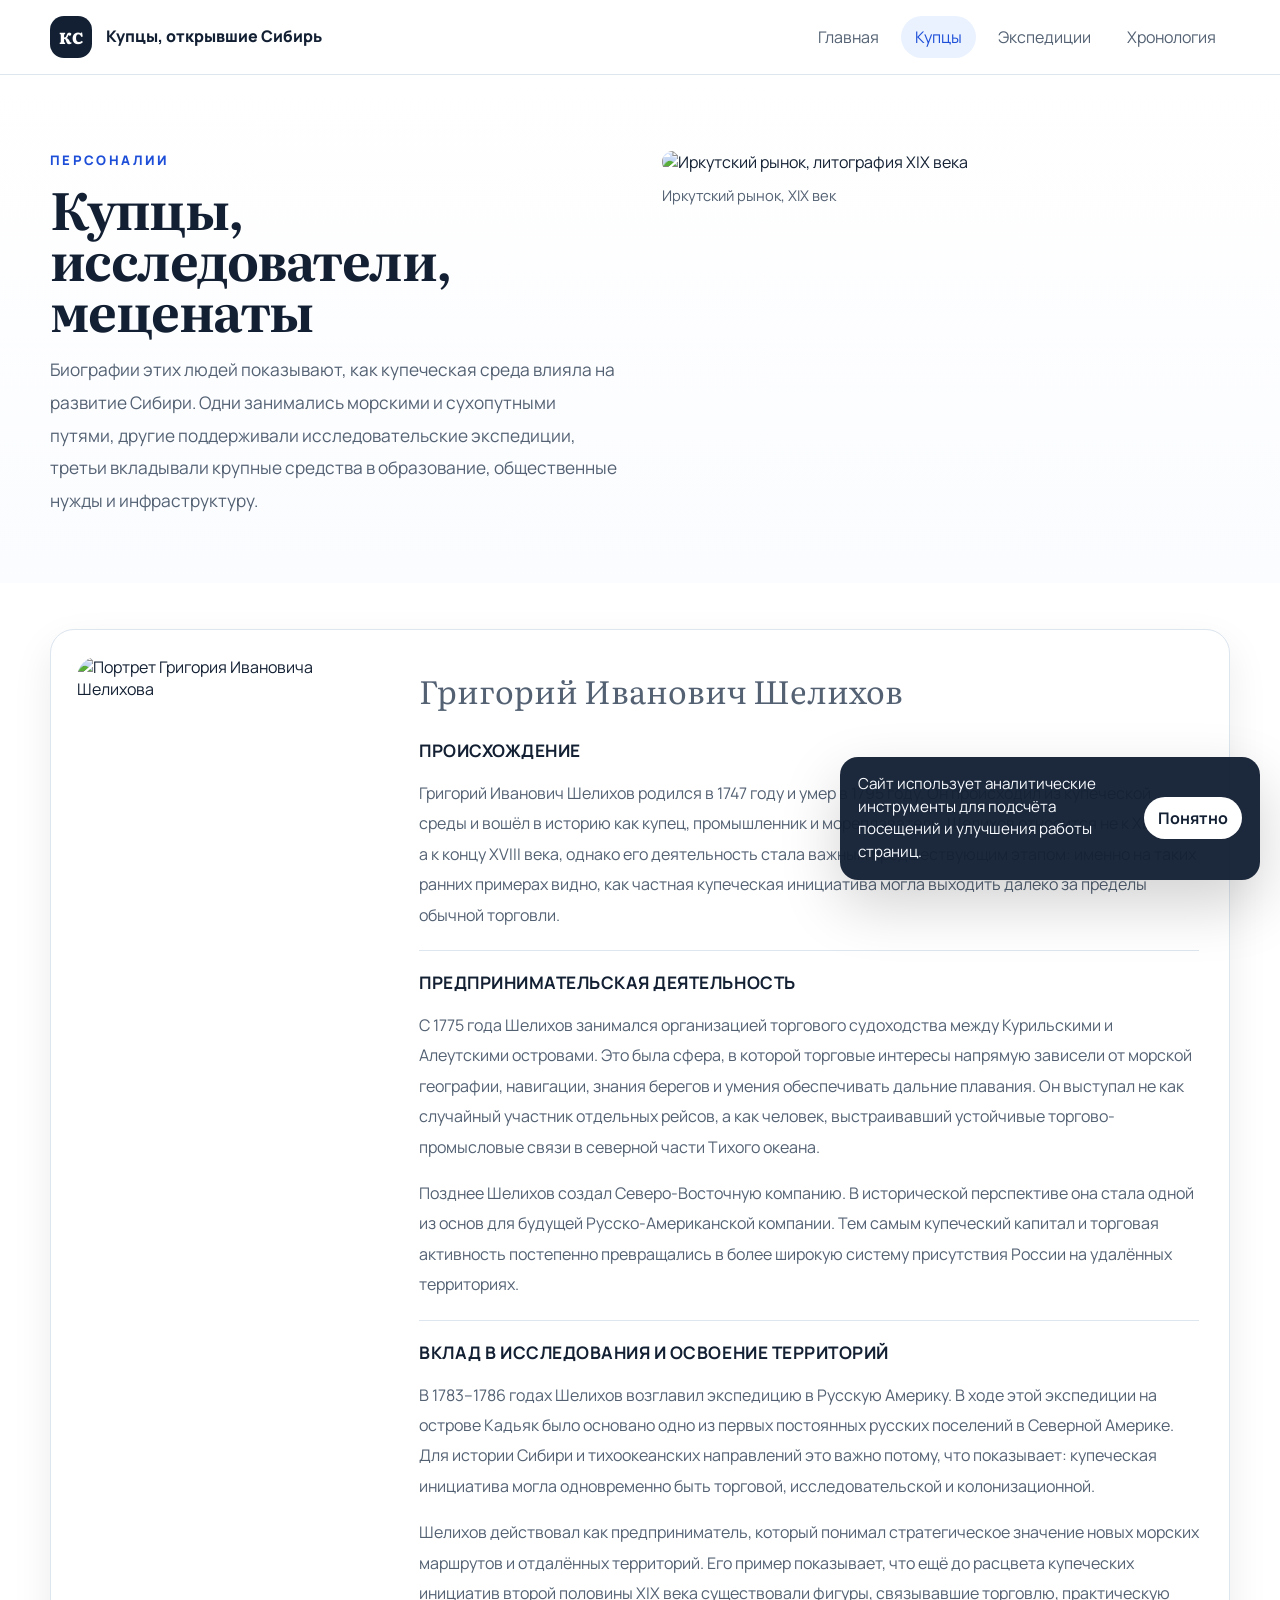
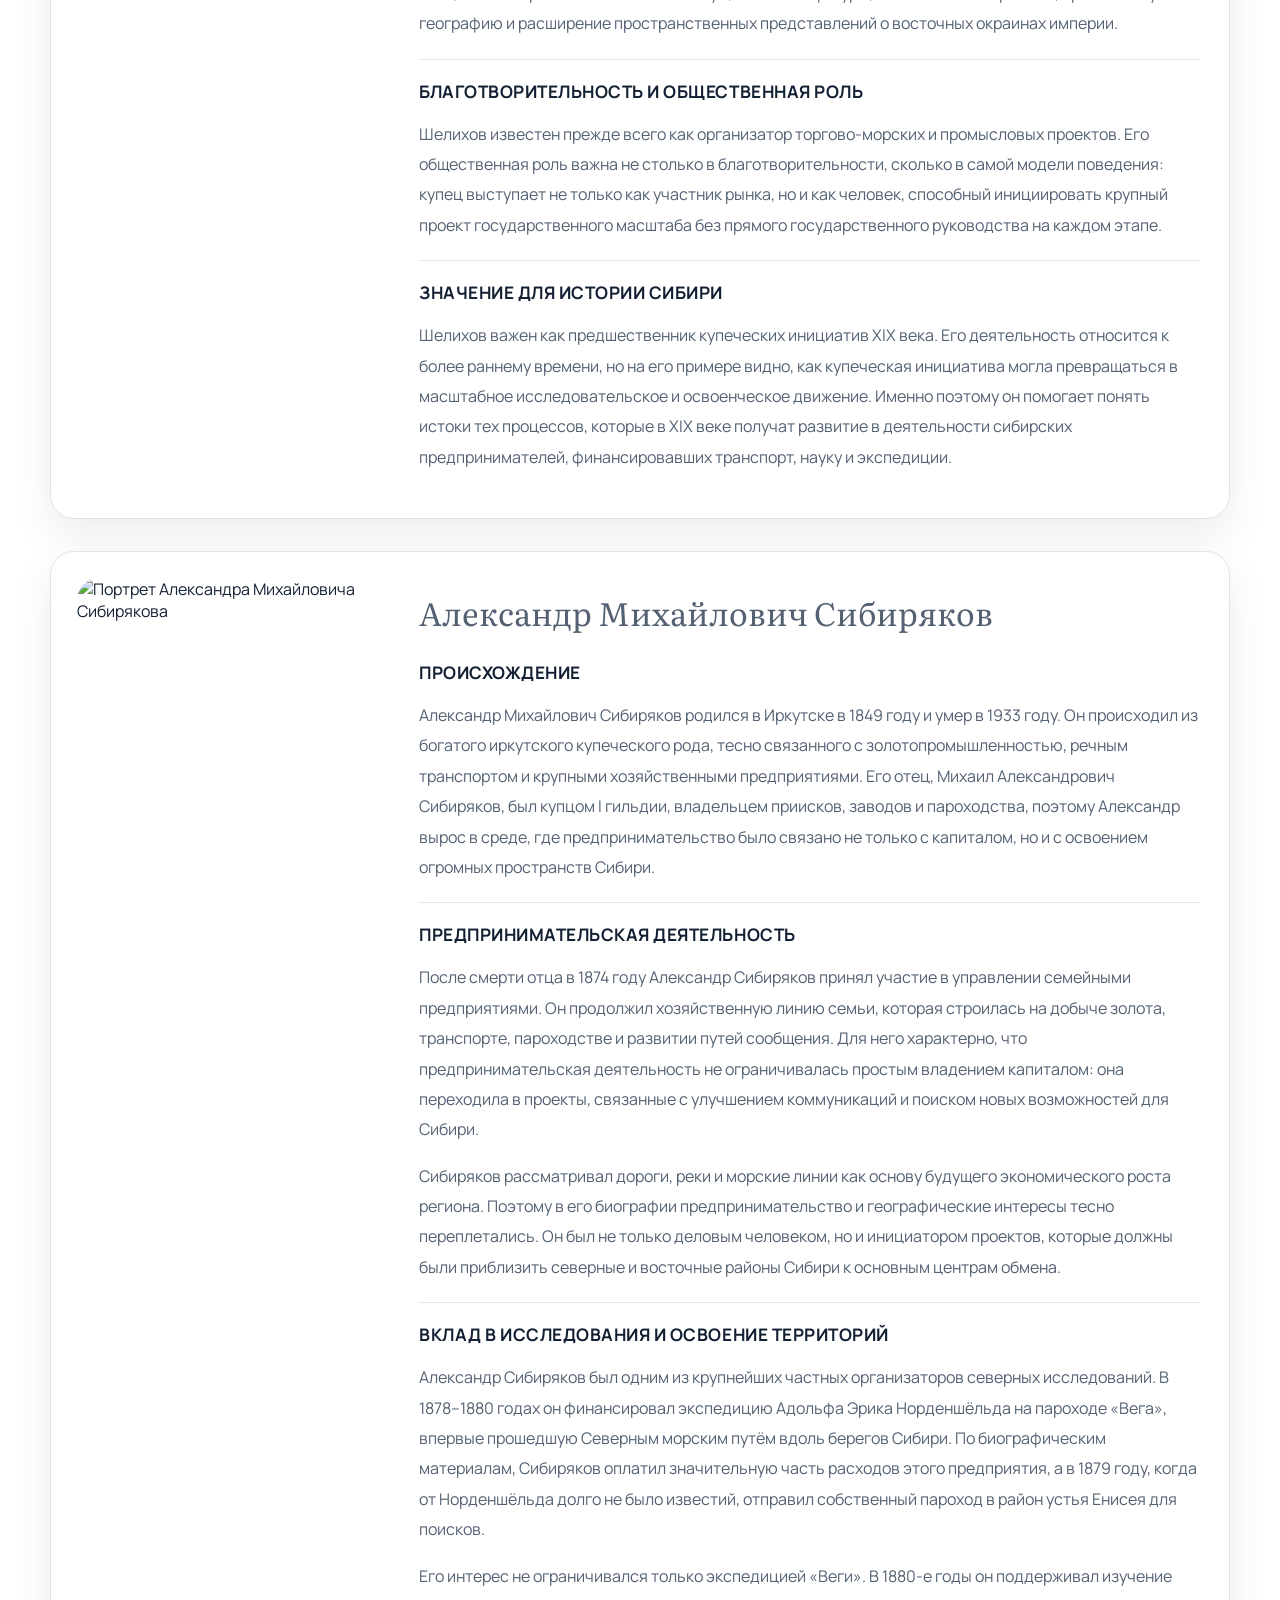
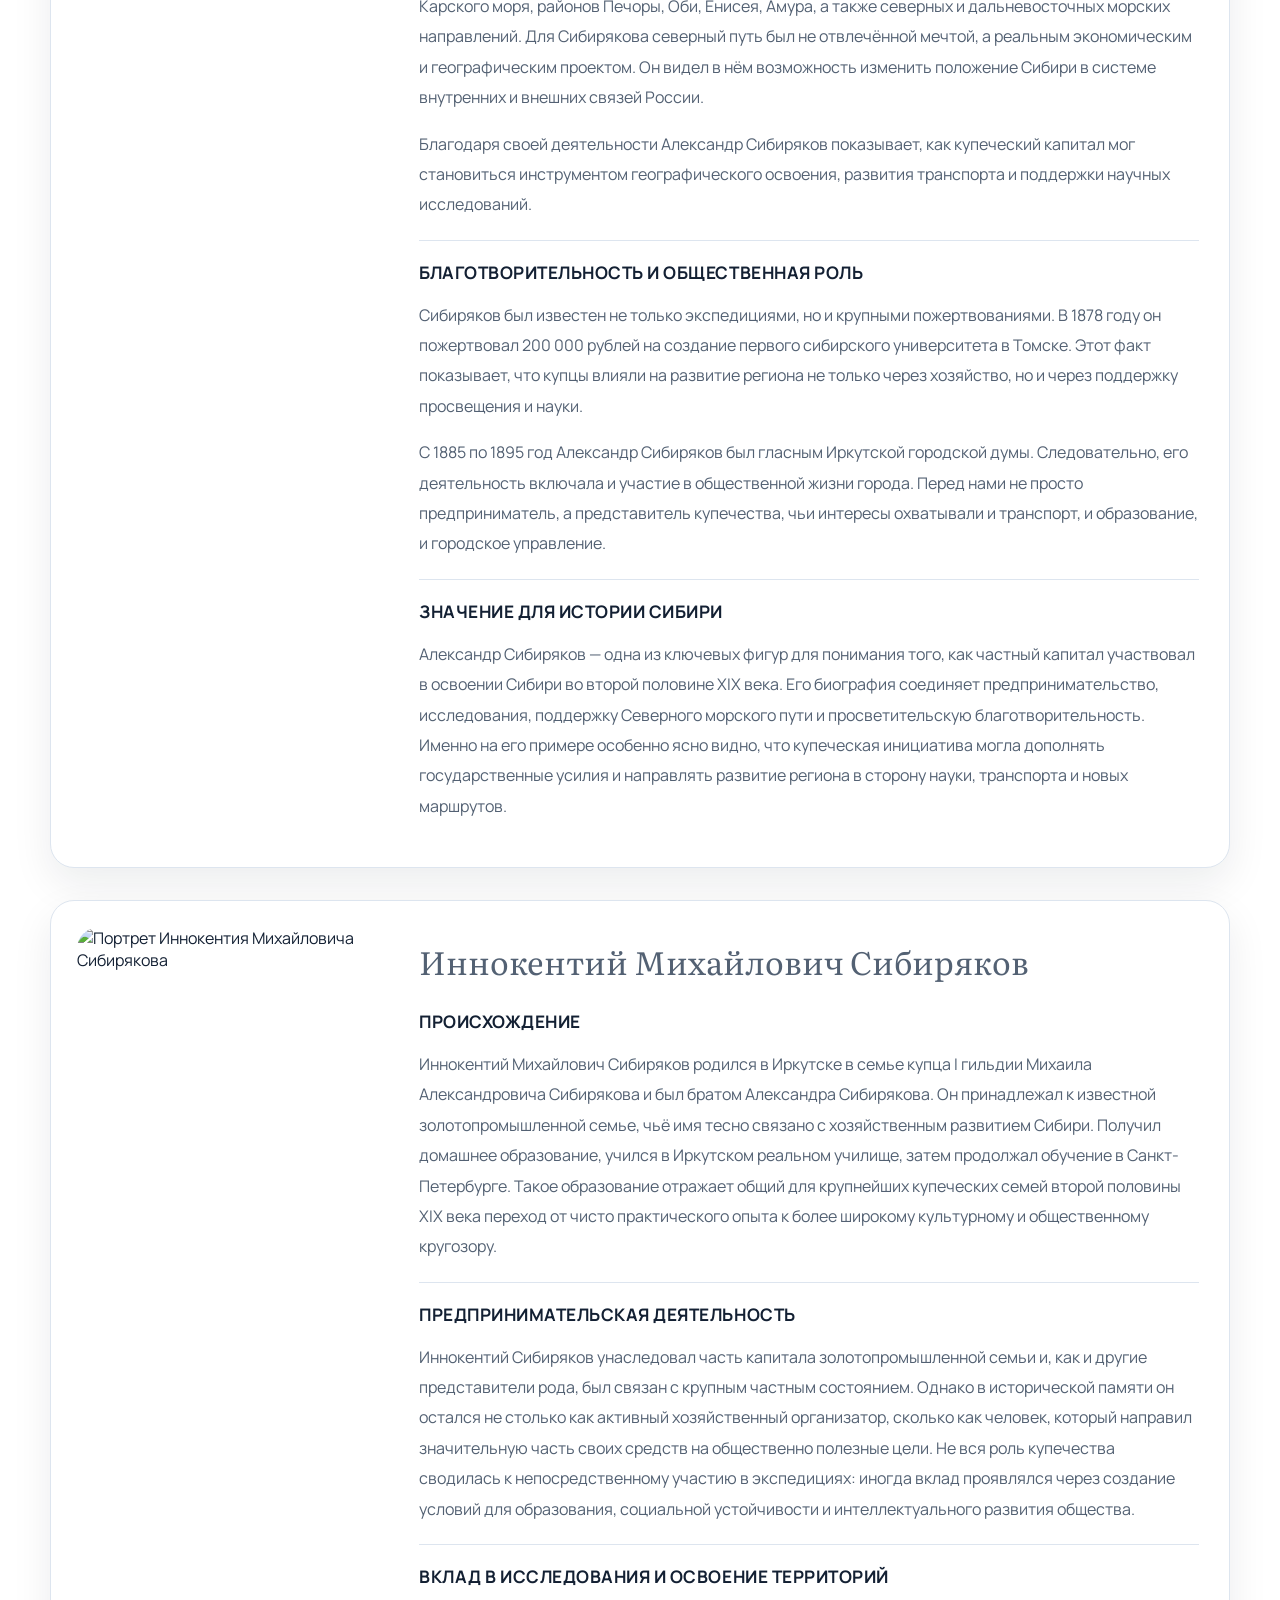
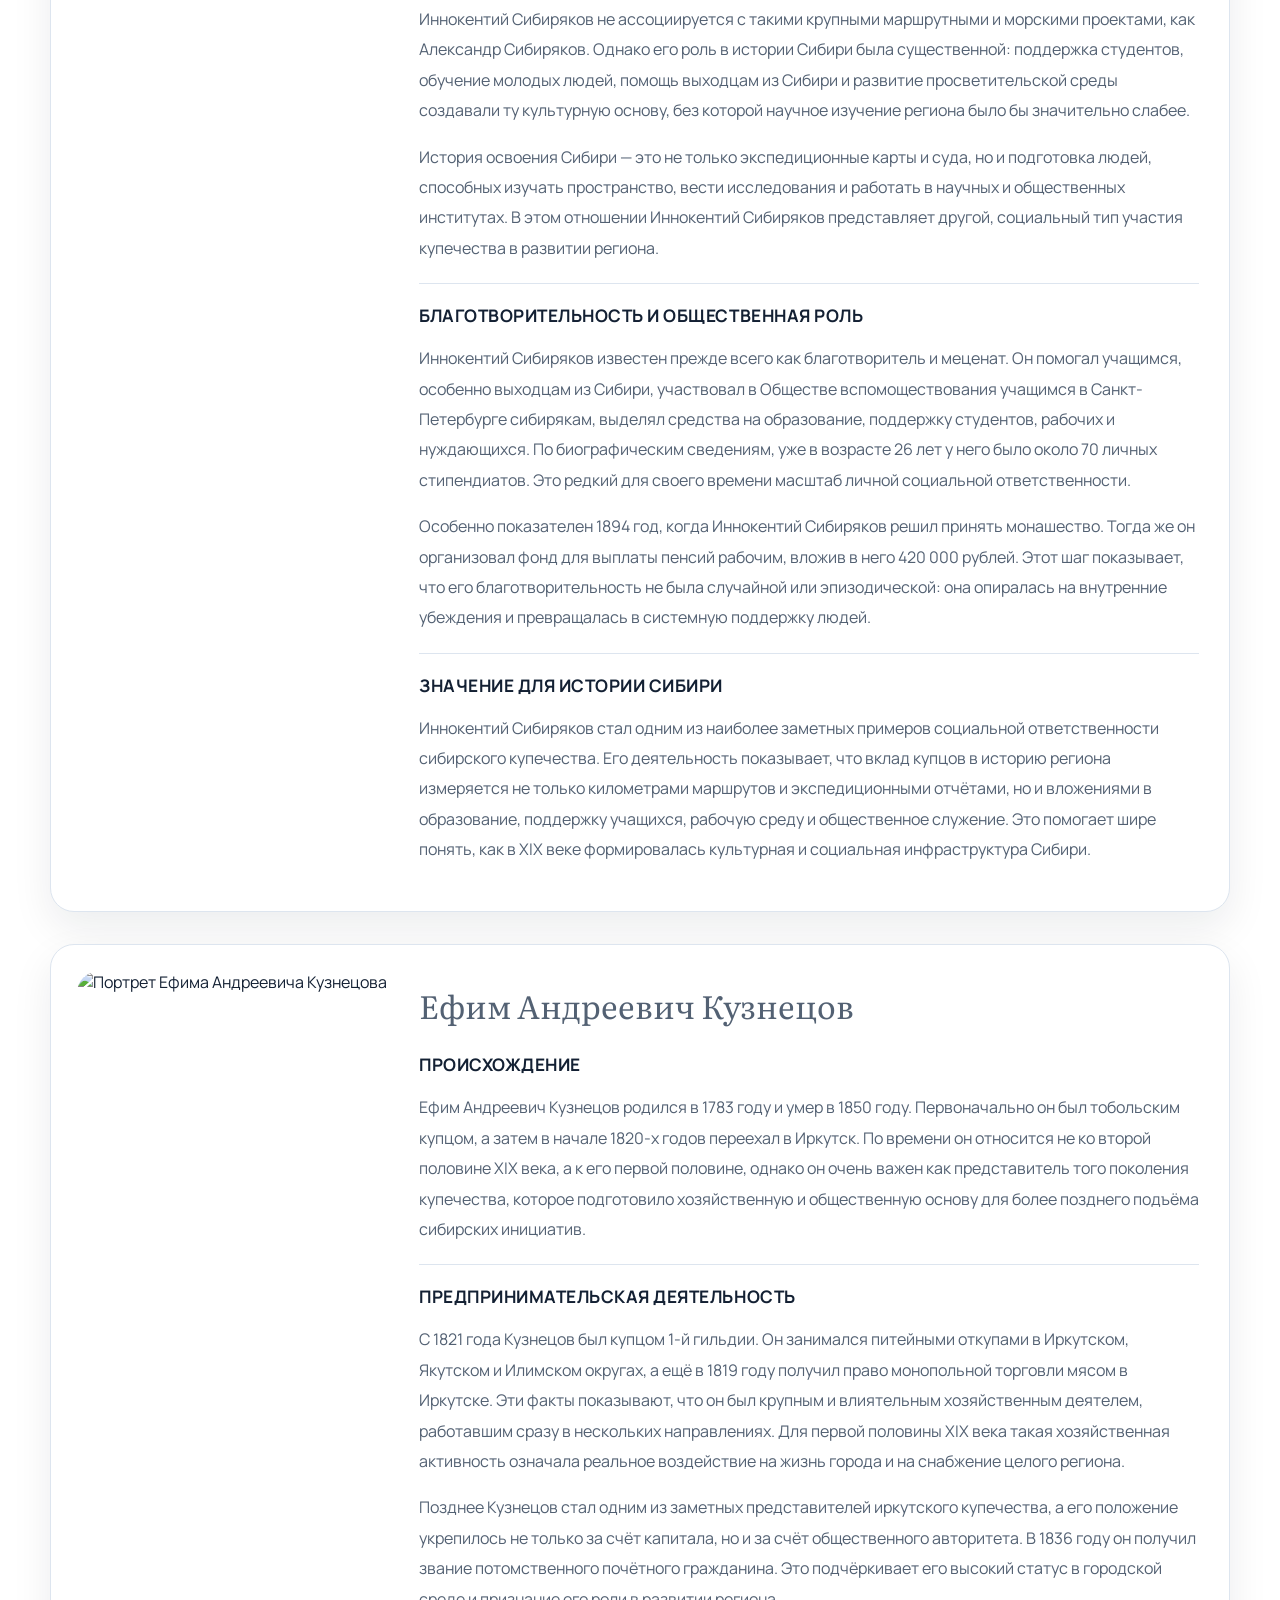
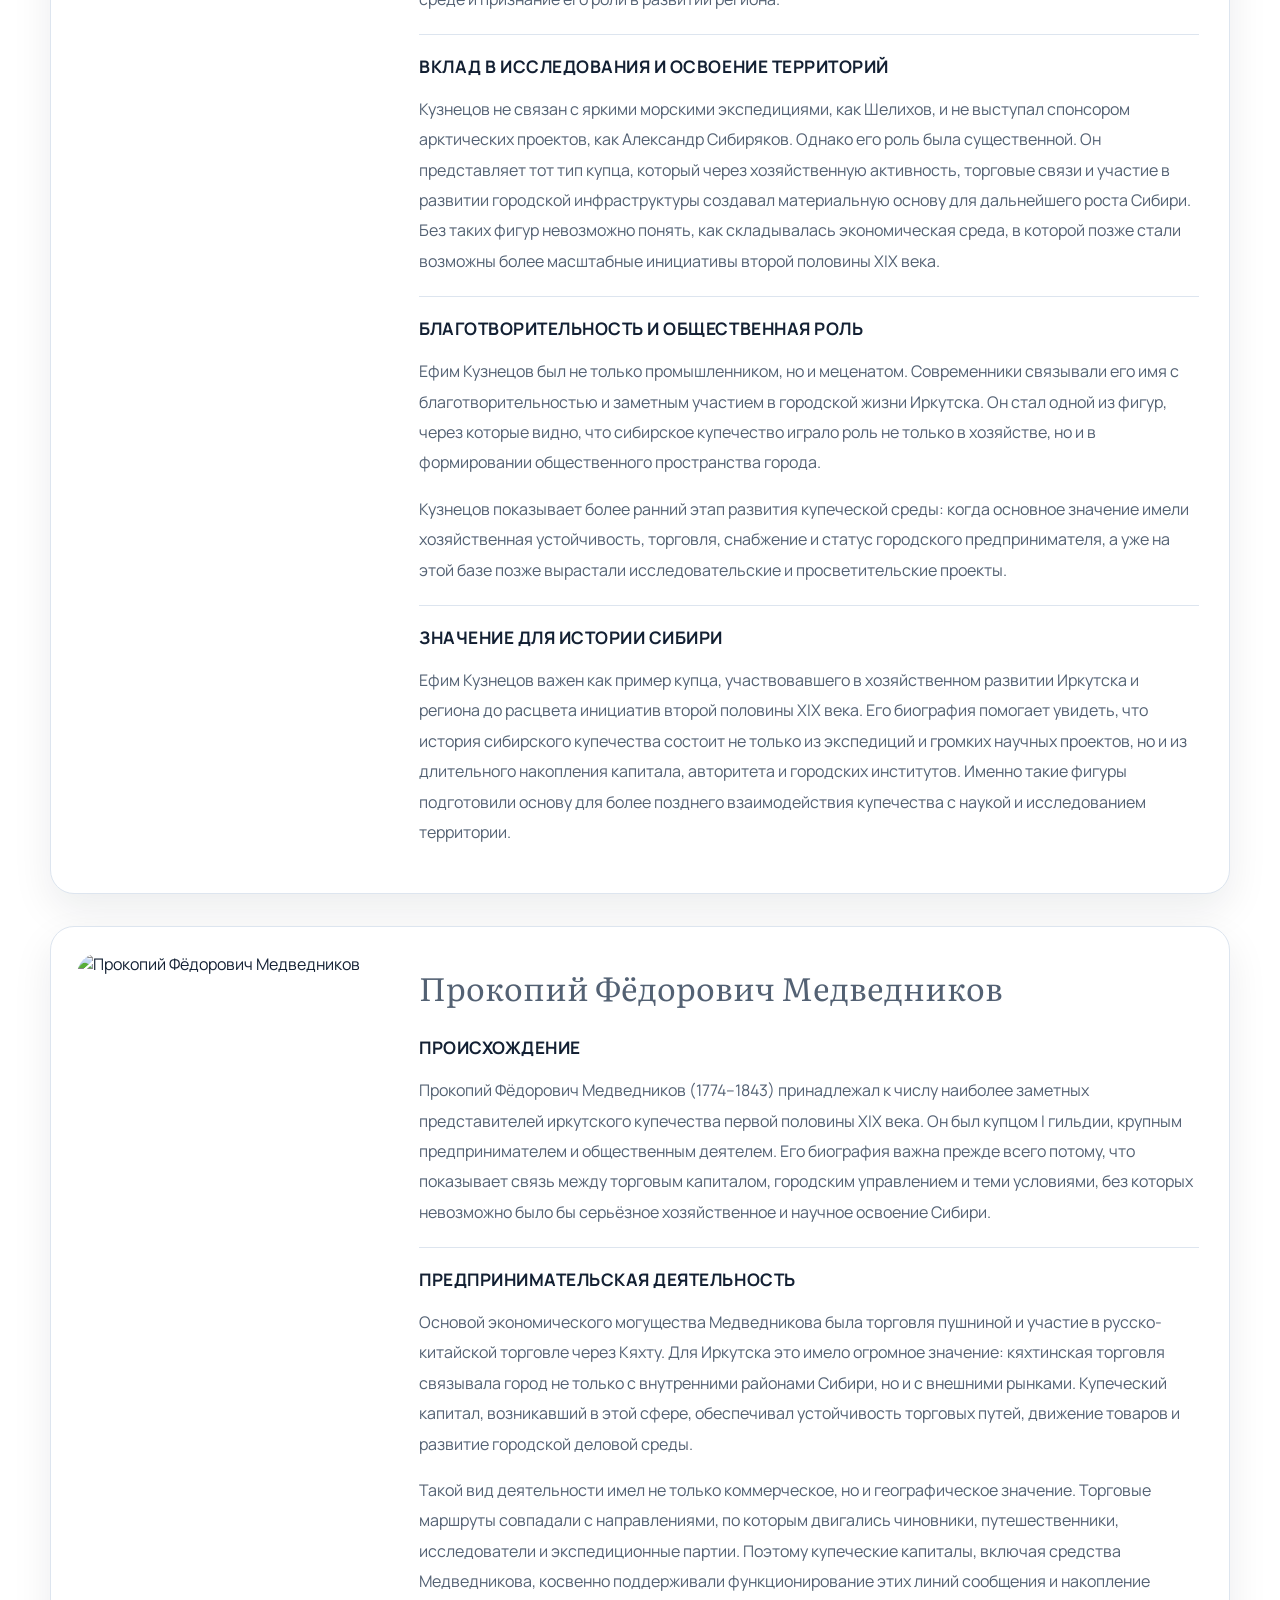
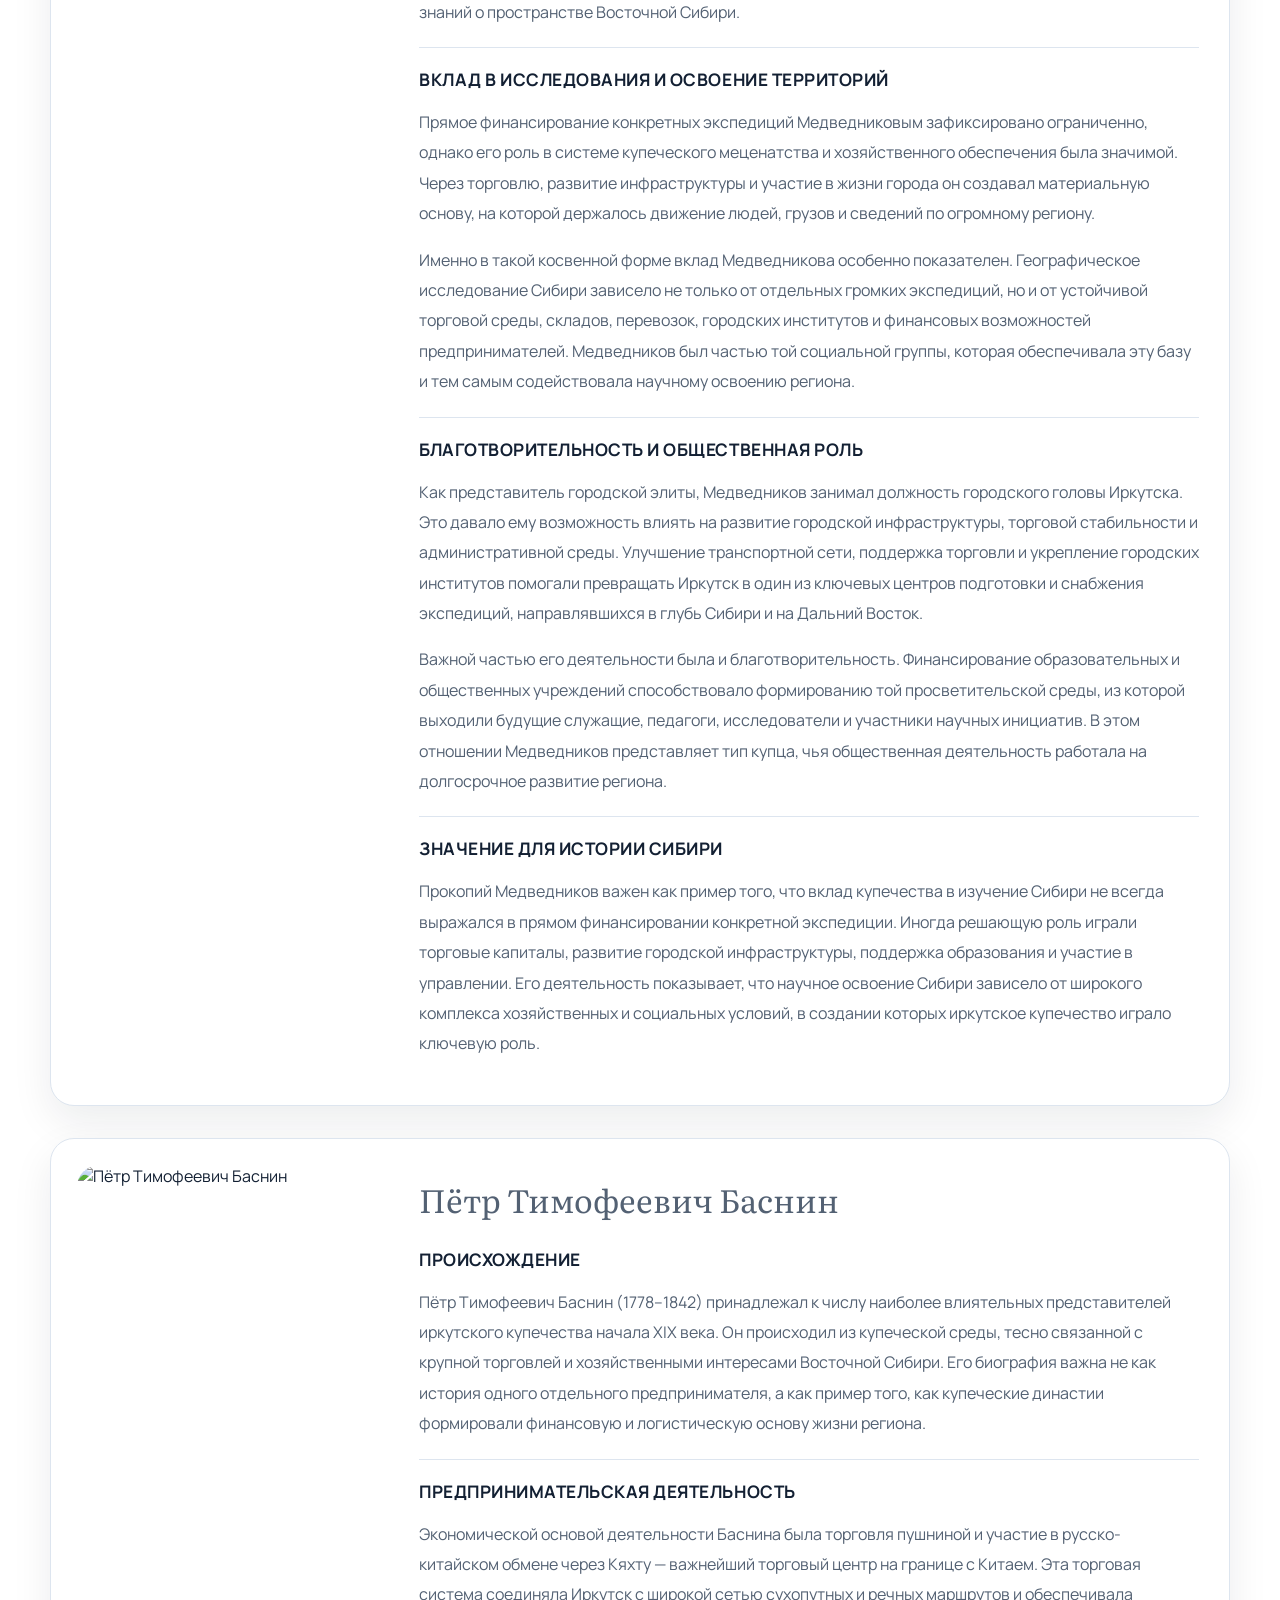
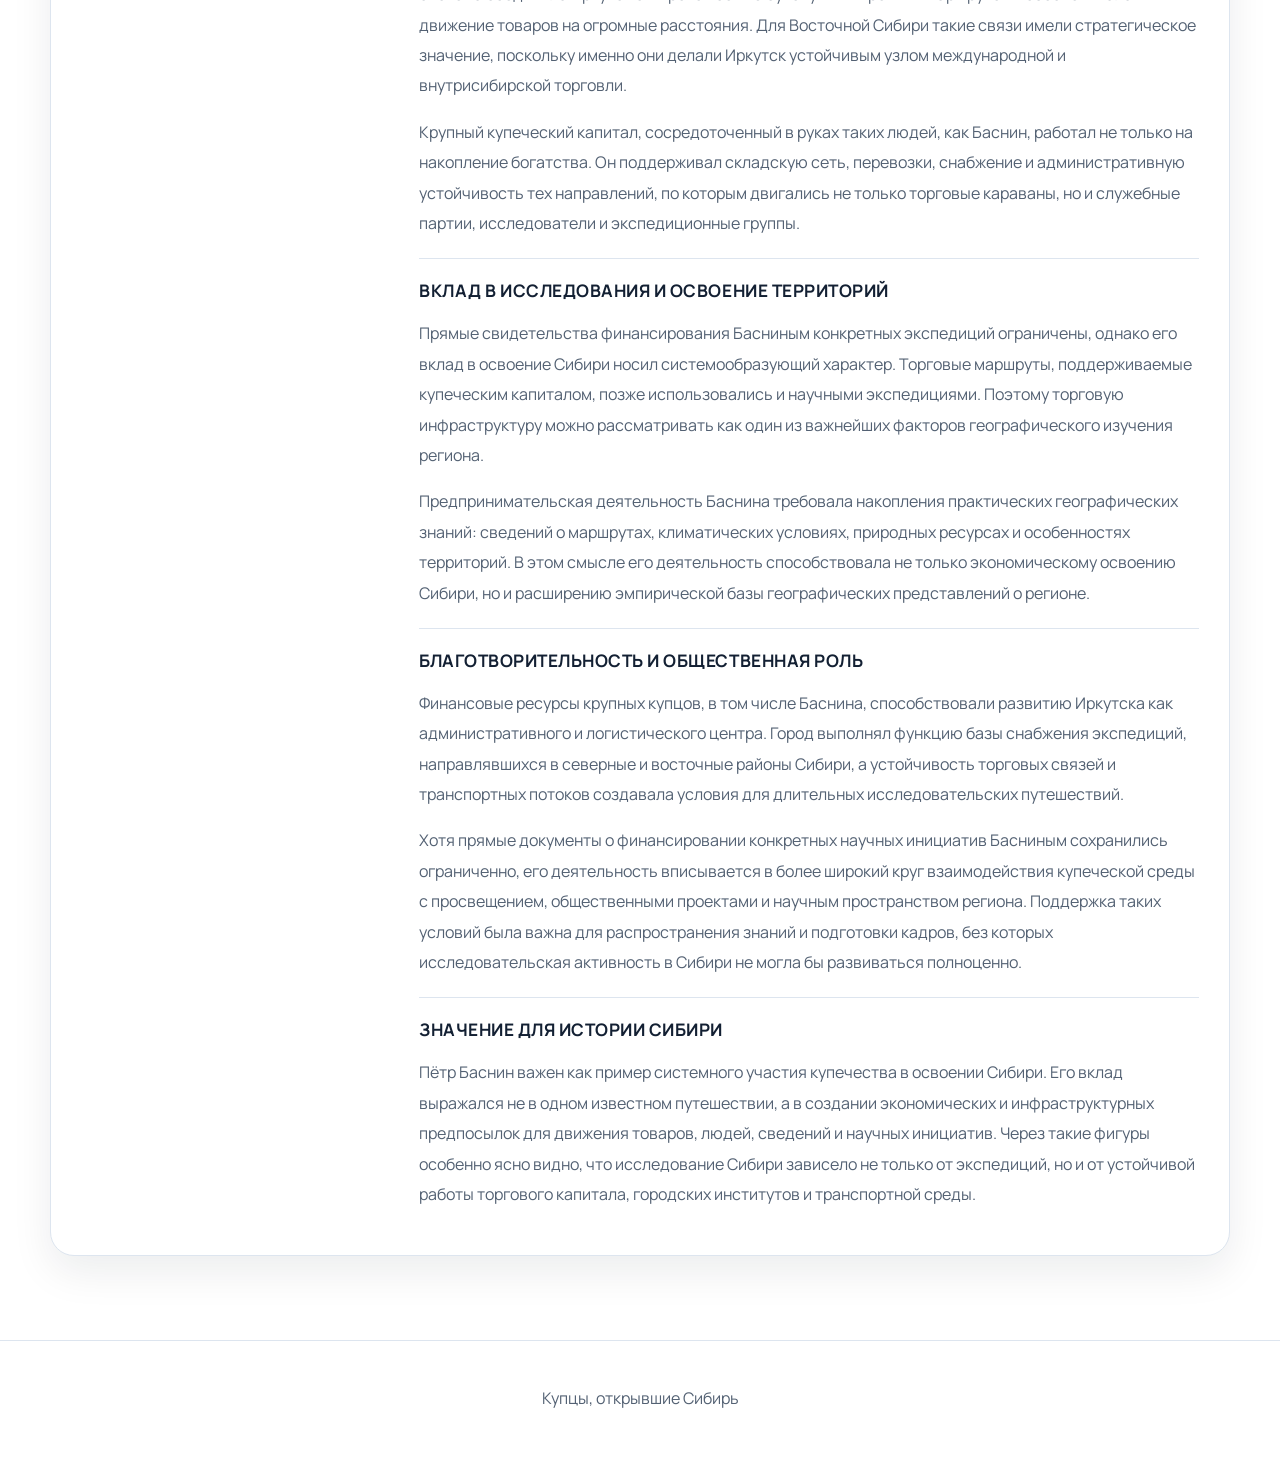
==== commit 0530f619: "Add Yandex Metrika and analytics notice" ====
--- a/merchants.html
+++ b/merchants.html
@@ -10,6 +10,19 @@
   <link href="https://fonts.googleapis.com/css2?family=Literata:opsz,wght@7..72,500;7..72,700&family=Manrope:wght@400;500;600;700;800&display=swap" rel="stylesheet">
   <link rel="stylesheet" href="assets/css/style.css">
   <script defer src="assets/js/main.js"></script>
+  <!-- Yandex.Metrika counter -->
+  <script type="text/javascript">
+      (function(m,e,t,r,i,k,a){
+          m[i]=m[i]||function(){(m[i].a=m[i].a||[]).push(arguments)};
+          m[i].l=1*new Date();
+          for (var j = 0; j < document.scripts.length; j++) {if (document.scripts[j].src === r) { return; }}
+          k=e.createElement(t),a=e.getElementsByTagName(t)[0],k.async=1,k.src=r,a.parentNode.insertBefore(k,a)
+      })(window, document,'script','https://mc.yandex.ru/metrika/tag.js?id=108979324', 'ym');
+
+      ym(108979324, 'init', {ssr:true, webvisor:true, clickmap:true, ecommerce:"dataLayer", referrer: document.referrer, url: location.href, accurateTrackBounce:true, trackLinks:true});
+  </script>
+  <noscript><div><img src="https://mc.yandex.ru/watch/108979324" style="position:absolute; left:-9999px;" alt="" /></div></noscript>
+  <!-- /Yandex.Metrika counter -->
 </head>
 <body data-page="merchants">
   <header class="site-header">
@@ -243,6 +256,11 @@
       <p>Купцы, открывшие Сибирь</p>
     </div>
   </footer>
+
+  <div class="analytics-banner" id="analytics-banner" hidden>
+    <p>Сайт использует аналитические инструменты для подсчёта посещений и улучшения работы страниц.</p>
+    <button class="analytics-button" id="analytics-accept" type="button">Понятно</button>
+  </div>
 </body>
 </html>
 
--- a/assets/css/style.css
+++ b/assets/css/style.css
@@ -324,6 +324,37 @@
   border-top: 1px solid var(--line);
 }
 .footer-inner { display: flex; justify-content: center; color: var(--muted); }
+.analytics-banner {
+  position: fixed;
+  right: 20px;
+  bottom: 20px;
+  z-index: 130;
+  display: flex;
+  align-items: center;
+  gap: 16px;
+  max-width: 420px;
+  padding: 16px 18px;
+  background: rgba(19, 32, 51, 0.96);
+  color: #f8fbff;
+  border-radius: 18px;
+  box-shadow: 0 24px 60px rgba(0, 0, 0, 0.18);
+}
+.analytics-banner p {
+  margin: 0;
+  font-size: 0.95rem;
+  line-height: 1.5;
+}
+.analytics-button {
+  flex-shrink: 0;
+  padding: 10px 14px;
+  border: 0;
+  border-radius: 999px;
+  background: #ffffff;
+  color: var(--text);
+  font: inherit;
+  font-weight: 700;
+  cursor: pointer;
+}
 .reveal {
   opacity: 0;
   transform: translateY(24px);
@@ -403,6 +434,14 @@
   .tabs-large { padding: 22px; }
   .merchant-photo img { min-height: 280px; }
   .person-name { font-size: 1.7rem; }
+  .analytics-banner {
+    left: 16px;
+    right: 16px;
+    bottom: 16px;
+    max-width: none;
+    flex-direction: column;
+    align-items: stretch;
+  }
   .image-lightbox {
     padding: 16px;
   }
